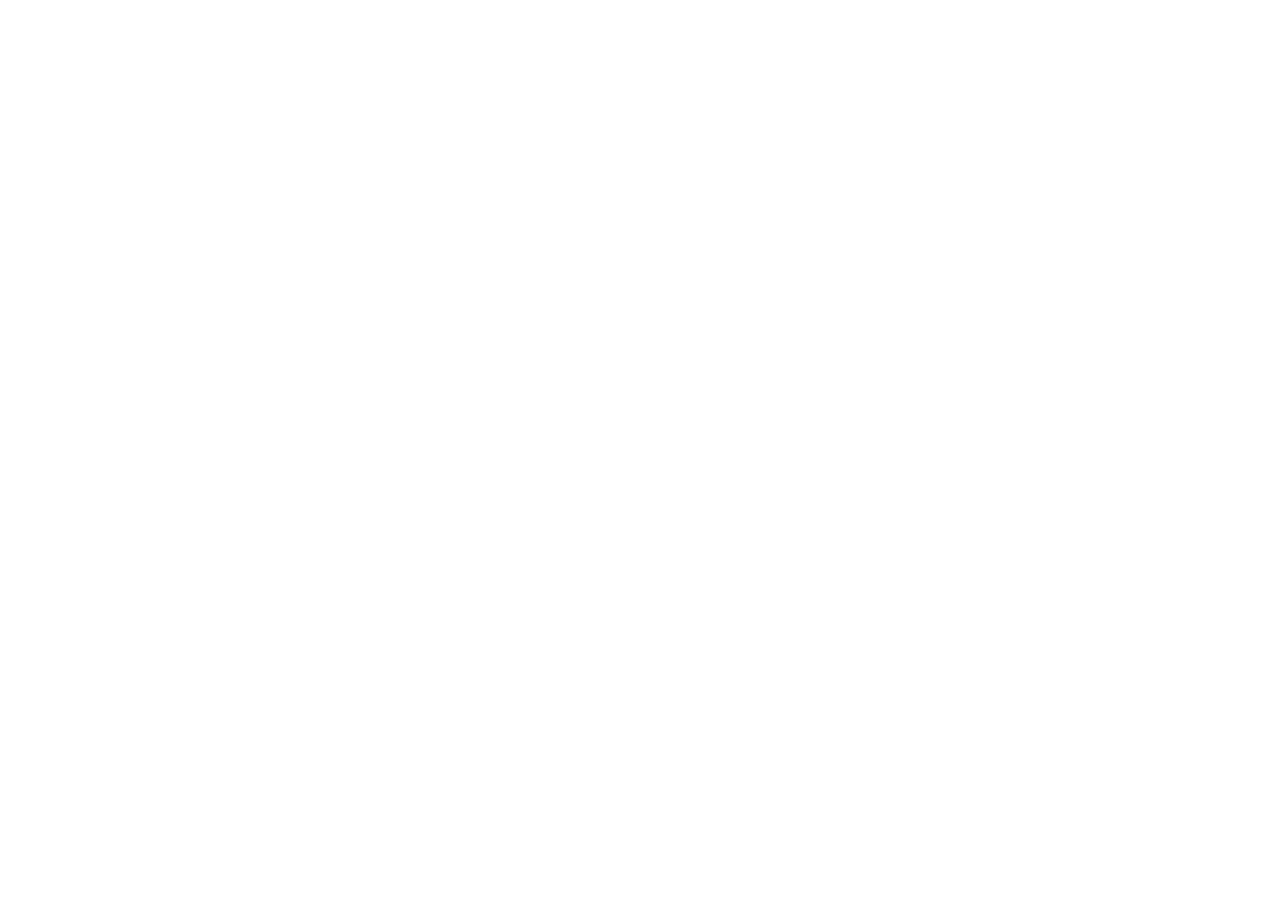
==== index.html @ e8351f49 "Estructura del proyecto" ====
<!DOCTYPE html>
<html lang="es">
<head>
  <meta charset="UTF-8">
  <meta name="viewport" content="width=device-width, initial-scale=1.0">
  <title>Sistema de Reservas</title>
  <link rel="stylesheet" href="css/styles.css">
</head>
<body>
  <div id="app"></div>

  <script src="js/storage.js"></script>
  <script src="js/auth.js"></script>
  <script src="js/modules.js"></script>
  <script src="js/app.js"></script>
</body>
</html>
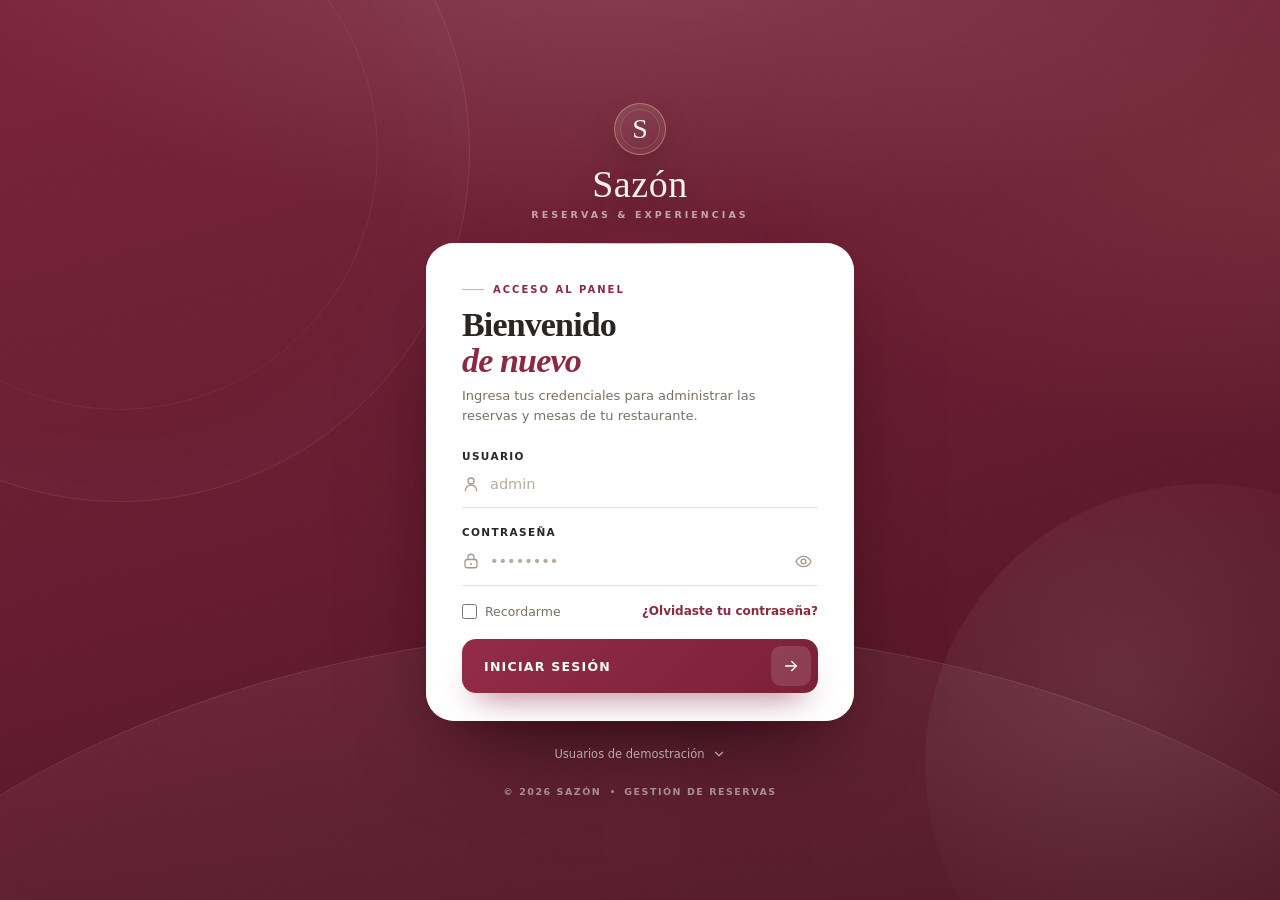
==== commit 7110ed5c: "Agregar el login y los usuarios demo" ====
--- a/index.html
+++ b/index.html
@@ -3,12 +3,133 @@
 <head>
   <meta charset="UTF-8">
   <meta name="viewport" content="width=device-width, initial-scale=1.0">
-  <title>Sistema de Reservas</title>
+  <meta name="description" content="Inicia sesión en Sazón, el sistema de reservas de tu restaurante.">
+  <meta name="theme-color" content="#6e2034">
+  <title>Iniciar sesión · Sazón</title>
+  <link rel="icon" href="data:image/svg+xml,%3Csvg xmlns='http://www.w3.org/2000/svg' viewBox='0 0 64 64'%3E%3Crect width='64' height='64' rx='16' fill='%236e2034'/%3E%3Ctext x='32' y='45' font-family='Georgia,serif' font-size='38' fill='%23f7f3ec' text-anchor='middle'%3ES%3C/text%3E%3C/svg%3E">
   <link rel="stylesheet" href="css/styles.css">
 </head>
-<body>
-  <div id="app"></div>
+<body class="auth-body">
 
+  <div class="login-page">
+    <span class="login-decor login-decor--one" aria-hidden="true"></span>
+    <span class="login-decor login-decor--two" aria-hidden="true"></span>
+    <span class="login-arch" aria-hidden="true"></span>
+
+    <div class="login-shell">
+
+      <header class="login-brand">
+        <div class="brand-mark" aria-hidden="true">S</div>
+        <div class="brand-copy">
+          <span class="brand-name">Sazón</span>
+          <span class="brand-tagline">Reservas &amp; experiencias</span>
+        </div>
+      </header>
+
+      <main class="login-card">
+        <div class="card-head">
+          <span class="eyebrow">Acceso al panel</span>
+          <h1>Bienvenido<br><em>de nuevo</em></h1>
+          <p>Ingresa tus credenciales para administrar las reservas y mesas de tu restaurante.</p>
+        </div>
+
+        <form class="login-form" id="login-form" novalidate>
+          <div class="field">
+            <label for="username">Usuario</label>
+            <div class="field-control">
+              <svg viewBox="0 0 24 24" width="18" height="18" fill="none" stroke="currentColor" stroke-width="1.7" stroke-linecap="round" stroke-linejoin="round" aria-hidden="true">
+                <circle cx="12" cy="8" r="4"/>
+                <path d="M4.5 21a7.5 7.5 0 0 1 15 0"/>
+              </svg>
+              <input type="text" id="username" name="username" placeholder="admin"
+                     autocomplete="username" autocapitalize="none" spellcheck="false" required>
+            </div>
+          </div>
+
+          <div class="field">
+            <label for="password">Contraseña</label>
+            <div class="field-control">
+              <svg viewBox="0 0 24 24" width="18" height="18" fill="none" stroke="currentColor" stroke-width="1.7" stroke-linecap="round" stroke-linejoin="round" aria-hidden="true">
+                <rect x="4" y="10" width="16" height="11" rx="3"/>
+                <path d="M8 10V7a4 4 0 0 1 8 0v3"/>
+                <path d="M12 15v2"/>
+              </svg>
+              <input type="password" id="password" name="password" placeholder="••••••••"
+                     autocomplete="current-password" required minlength="6">
+
+              <button type="button" class="password-toggle" id="password-toggle"
+                      aria-label="Mostrar contraseña" aria-pressed="false">
+                <svg class="icon-eye" viewBox="0 0 24 24" width="19" height="19" fill="none" stroke="currentColor" stroke-width="1.7" stroke-linecap="round" stroke-linejoin="round" aria-hidden="true">
+                  <path d="M2.5 12S6 5.5 12 5.5 21.5 12 21.5 12 18 18.5 12 18.5 2.5 12 2.5 12Z"/>
+                  <circle cx="12" cy="12" r="3"/>
+                </svg>
+                <svg class="icon-eye-off" viewBox="0 0 24 24" width="19" height="19" fill="none" stroke="currentColor" stroke-width="1.7" stroke-linecap="round" stroke-linejoin="round" aria-hidden="true">
+                  <path d="M2.5 12S6 5.5 12 5.5c1.5 0 2.9.4 4.1 1.1M21.5 12S18 18.5 12 18.5c-1.5 0-2.9-.4-4.1-1.1"/>
+                  <path d="M9.9 9.9a3 3 0 0 0 4.2 4.2"/>
+                  <path d="m3 3 18 18"/>
+                </svg>
+              </button>
+            </div>
+          </div>
+
+          <div class="form-row">
+            <label class="check">
+              <input type="checkbox" name="remember" value="si">
+              <span>Recordarme</span>
+            </label>
+            <a class="text-link" href="#">¿Olvidaste tu contraseña?</a>
+          </div>
+
+          <button class="btn-login" type="submit">
+            <span>Iniciar sesión</span>
+            <span class="btn-arrow" aria-hidden="true">
+              <svg viewBox="0 0 24 24" width="18" height="18" fill="none" stroke="currentColor" stroke-width="1.9" stroke-linecap="round" stroke-linejoin="round">
+                <path d="M5 12h14"/>
+                <path d="m13 6 6 6-6 6"/>
+              </svg>
+            </span>
+          </button>
+        </form>
+      </main>
+
+      <details class="demo-access">
+        <summary>
+          <span>Usuarios de demostración</span>
+          <svg viewBox="0 0 24 24" width="14" height="14" fill="none" stroke="currentColor" stroke-width="2" stroke-linecap="round" stroke-linejoin="round" aria-hidden="true">
+            <path d="m6 9 6 6 6-6"/>
+          </svg>
+        </summary>
+
+        <div class="demo-grid">
+          <button type="button" class="demo-item" data-demo-user="admin" data-demo-pass="admin123" title="Usar credenciales de admin">
+            <span class="demo-user">admin</span>
+            <span class="demo-pass">admin123</span>
+          </button>
+          <button type="button" class="demo-item" data-demo-user="mesero" data-demo-pass="mesero123" title="Usar credenciales de mesero">
+            <span class="demo-user">mesero</span>
+            <span class="demo-pass">mesero123</span>
+          </button>
+          <button type="button" class="demo-item" data-demo-user="cocina" data-demo-pass="cocina123" title="Usar credenciales de cocina">
+            <span class="demo-user">cocina</span>
+            <span class="demo-pass">cocina123</span>
+          </button>
+          <button type="button" class="demo-item" data-demo-user="despacho" data-demo-pass="despacho123" title="Usar credenciales de despacho">
+            <span class="demo-user">despacho</span>
+            <span class="demo-pass">despacho123</span>
+          </button>
+        </div>
+      </details>
+
+      <footer class="login-footer">
+        <span>© 2026 Sazón</span>
+        <span class="dot" aria-hidden="true"></span>
+        <span>Gestión de reservas</span>
+      </footer>
+
+    </div>
+  </div>
+
+  <!-- Orden importante: storage → auth → modules → app -->
   <script src="js/storage.js"></script>
   <script src="js/auth.js"></script>
   <script src="js/modules.js"></script>
--- a/css/styles.css
+++ b/css/styles.css
@@ -0,0 +1,709 @@
+/* ==========================================================================
+   Sazón · Sistema de reservas
+   Vista: Inicio de sesión
+   ========================================================================== */
+
+:root {
+  --wine-950: #3d0e1c;
+  --wine-900: #4a1121;
+  --wine-800: #5c1a2c;
+  --wine-700: #6e2034;
+  --wine-600: #7a243a;
+  --wine-500: #8b2942;
+  --wine-400: #a13a55;
+
+  --cream: #f7f3ec;
+  --cream-dim: rgba(247, 243, 236, 0.64);
+  --gold: #d9b47c;
+
+  --ink: #2b2622;
+  --muted: #7a6f66;
+  --muted-soft: #a3968a;
+  --line: #e9e2d8;
+  --white: #ffffff;
+
+  --font-display: "Iowan Old Style", "Palatino Linotype", "Book Antiqua", Palatino, Georgia, serif;
+  --font-sans: "Inter", "Segoe UI", system-ui, -apple-system, "Helvetica Neue", Arial, sans-serif;
+
+  --shadow-card:
+    0 50px 90px -40px rgba(30, 4, 12, 0.8),
+    0 18px 40px -30px rgba(30, 4, 12, 0.5),
+    0 0 0 1px rgba(255, 255, 255, 0.55) inset;
+}
+
+*,
+*::before,
+*::after {
+  box-sizing: border-box;
+}
+
+html {
+  -webkit-text-size-adjust: 100%;
+}
+
+body {
+  margin: 0;
+}
+
+body.auth-body {
+  min-height: 100vh;
+  min-height: 100svh;
+  background: var(--wine-800);
+  color: var(--ink);
+  font-family: var(--font-sans);
+  -webkit-font-smoothing: antialiased;
+  text-rendering: optimizeLegibility;
+}
+
+/* ==========================================================================
+   Fondo editorial
+   ========================================================================== */
+
+.login-page {
+  position: relative;
+  isolation: isolate;
+  display: flex;
+  min-height: 100vh;
+  min-height: 100svh;
+  padding: clamp(28px, 6vh, 64px) 20px;
+  overflow: hidden;
+  background:
+    radial-gradient(90% 55% at 50% -8%, rgba(255, 255, 255, 0.14), transparent 62%),
+    radial-gradient(60% 45% at 100% 18%, rgba(217, 180, 124, 0.1), transparent 70%),
+    linear-gradient(165deg, #7a243a 0%, #651c30 52%, #4a1121 100%);
+}
+
+/* Grano sutil para dar textura a la fotografía de fondo */
+.login-page::before {
+  content: "";
+  position: absolute;
+  inset: 0;
+  z-index: -1;
+  pointer-events: none;
+  opacity: 0.055;
+  mix-blend-mode: soft-light;
+  background-image: url("data:image/svg+xml,%3Csvg xmlns='http://www.w3.org/2000/svg' width='160' height='160'%3E%3Cfilter id='n'%3E%3CfeTurbulence type='fractalNoise' baseFrequency='.85' numOctaves='3' stitchTiles='stitch'/%3E%3C/filter%3E%3Crect width='100%25' height='100%25' filter='url(%23n)'/%3E%3C/svg%3E");
+}
+
+.login-decor {
+  position: absolute;
+  z-index: -1;
+  border-radius: 50%;
+  pointer-events: none;
+}
+
+.login-decor--one {
+  top: -22%;
+  left: -18%;
+  width: min(72vw, 700px);
+  aspect-ratio: 1;
+  border: 1px solid rgba(247, 243, 236, 0.1);
+  box-shadow: inset 0 0 140px rgba(255, 255, 255, 0.035);
+}
+
+.login-decor--one::after {
+  content: "";
+  position: absolute;
+  inset: 13%;
+  border: 1px solid rgba(247, 243, 236, 0.06);
+  border-radius: inherit;
+}
+
+.login-decor--two {
+  right: -16%;
+  bottom: -16%;
+  width: min(58vw, 560px);
+  aspect-ratio: 1;
+  background: radial-gradient(circle at 35% 35%, rgba(247, 243, 236, 0.1), transparent 62%);
+}
+
+.login-arch {
+  position: absolute;
+  left: 50%;
+  bottom: -42vh;
+  z-index: -1;
+  width: 150vw;
+  height: 72vh;
+  transform: translateX(-50%);
+  border-top: 1px solid rgba(247, 243, 236, 0.1);
+  border-radius: 50% 50% 0 0 / 100% 100% 0 0;
+  background: linear-gradient(180deg, rgba(247, 243, 236, 0.06), rgba(247, 243, 236, 0.015));
+  pointer-events: none;
+}
+
+/* ==========================================================================
+   Composición
+   ========================================================================== */
+
+.login-shell {
+  width: min(100%, 428px);
+  margin: auto;
+  display: flex;
+  flex-direction: column;
+  align-items: center;
+  gap: clamp(18px, 2.6vh, 26px);
+}
+
+/* ---------- Marca ---------- */
+
+.login-brand {
+  display: flex;
+  flex-direction: column;
+  align-items: center;
+  gap: 10px;
+  text-align: center;
+  color: var(--cream);
+  animation: rise 0.7s cubic-bezier(0.2, 0.7, 0.2, 1) both;
+}
+
+.brand-mark {
+  position: relative;
+  display: grid;
+  place-items: center;
+  width: 52px;
+  height: 52px;
+  border: 1px solid rgba(217, 180, 124, 0.55);
+  border-radius: 50%;
+  background: linear-gradient(145deg, rgba(255, 255, 255, 0.1), rgba(255, 255, 255, 0.02));
+  box-shadow:
+    inset 0 0 0 4px rgba(255, 255, 255, 0.03),
+    0 14px 34px -14px rgba(0, 0, 0, 0.6);
+  font-family: var(--font-display);
+  font-size: 28px;
+  line-height: 1;
+  color: var(--cream);
+}
+
+.brand-mark::after {
+  content: "";
+  position: absolute;
+  inset: 5px;
+  border: 1px solid rgba(217, 180, 124, 0.28);
+  border-radius: inherit;
+}
+
+.brand-copy {
+  display: flex;
+  flex-direction: column;
+  gap: 6px;
+}
+
+.brand-name {
+  font-family: var(--font-display);
+  font-size: 38px;
+  font-weight: 500;
+  line-height: 1;
+  letter-spacing: 0.015em;
+  text-shadow: 0 12px 30px rgba(0, 0, 0, 0.25);
+}
+
+.brand-tagline {
+  font-size: 9.5px;
+  font-weight: 600;
+  letter-spacing: 0.32em;
+  text-transform: uppercase;
+  color: var(--cream-dim);
+}
+
+/* ---------- Tarjeta ---------- */
+
+.login-card {
+  position: relative;
+  width: 100%;
+  padding: 32px 36px 28px;
+  border-radius: 28px;
+  background: var(--white);
+  box-shadow: var(--shadow-card);
+  color: var(--ink);
+  animation: rise 0.8s 0.08s cubic-bezier(0.2, 0.7, 0.2, 1) both;
+}
+
+.login-card::before {
+  content: "";
+  position: absolute;
+  top: 0;
+  left: 36px;
+  right: 36px;
+  height: 1px;
+  background: linear-gradient(90deg, transparent, rgba(217, 180, 124, 0.85), transparent);
+}
+
+.eyebrow {
+  display: inline-flex;
+  align-items: center;
+  gap: 9px;
+  font-size: 10px;
+  font-weight: 700;
+  letter-spacing: 0.2em;
+  text-transform: uppercase;
+  color: var(--wine-500);
+}
+
+.eyebrow::before {
+  content: "";
+  width: 22px;
+  height: 1px;
+  background: var(--gold);
+}
+
+.card-head h1 {
+  margin: 12px 0 8px;
+  font-family: var(--font-display);
+  font-size: 34px;
+  font-weight: 600;
+  line-height: 1.04;
+  letter-spacing: -0.025em;
+  color: var(--ink);
+}
+
+.card-head h1 em {
+  font-style: italic;
+  color: var(--wine-500);
+}
+
+.card-head p {
+  max-width: 94%;
+  margin: 0 0 24px;
+  font-size: 13px;
+  line-height: 1.55;
+  color: var(--muted);
+}
+
+/* ---------- Formulario ---------- */
+
+.login-form {
+  display: flex;
+  flex-direction: column;
+}
+
+.field {
+  margin-bottom: 18px;
+}
+
+.field label {
+  display: block;
+  margin-bottom: 6px;
+  font-size: 10.5px;
+  font-weight: 700;
+  letter-spacing: 0.13em;
+  text-transform: uppercase;
+  color: var(--ink);
+}
+
+.field-control {
+  position: relative;
+  display: flex;
+  align-items: center;
+  gap: 10px;
+  padding: 2px 0 9px;
+  border-bottom: 1px solid var(--line);
+  transition: border-color 0.2s ease;
+}
+
+.field-control::after {
+  content: "";
+  position: absolute;
+  left: 0;
+  bottom: -1px;
+  width: 0;
+  height: 2px;
+  border-radius: 2px;
+  background: var(--wine-500);
+  transition: width 0.28s cubic-bezier(0.2, 0.7, 0.2, 1);
+}
+
+.field-control:focus-within {
+  border-color: transparent;
+}
+
+.field-control:focus-within::after {
+  width: 100%;
+}
+
+.field-control > svg {
+  flex: none;
+  color: var(--muted-soft);
+  transition: color 0.2s ease;
+}
+
+.field-control:focus-within > svg {
+  color: var(--wine-500);
+}
+
+.field-control input {
+  width: 100%;
+  min-width: 0;
+  padding: 6px 0;
+  border: 0;
+  outline: 0;
+  background: transparent;
+  font-family: var(--font-sans);
+  font-size: 14.5px;
+  color: var(--ink);
+  caret-color: var(--wine-500);
+}
+
+.field-control input::placeholder {
+  color: #b6aa9e;
+}
+
+.field-control input:focus-visible {
+  outline: none;
+}
+
+.field-control input:-webkit-autofill,
+.field-control input:-webkit-autofill:hover,
+.field-control input:-webkit-autofill:focus {
+  -webkit-text-fill-color: var(--ink);
+  box-shadow: 0 0 0 100px var(--white) inset;
+  transition: background-color 9999s ease-in-out 0s;
+}
+
+/* Mostrar / ocultar contraseña */
+.password-toggle {
+  display: grid;
+  place-items: center;
+  flex: none;
+  width: 30px;
+  height: 30px;
+  padding: 0;
+  border: 0;
+  border-radius: 8px;
+  background: transparent;
+  color: var(--muted-soft);
+  cursor: pointer;
+  transition: color 0.2s ease, background-color 0.2s ease;
+}
+
+.password-toggle:hover {
+  color: var(--wine-500);
+  background: rgba(139, 41, 66, 0.06);
+}
+
+.password-toggle .icon-eye-off {
+  display: none;
+}
+
+.password-toggle.is-visible .icon-eye {
+  display: none;
+}
+
+.password-toggle.is-visible .icon-eye-off {
+  display: block;
+}
+
+/* Recordarme / enlace */
+.form-row {
+  display: flex;
+  align-items: center;
+  justify-content: space-between;
+  gap: 12px;
+  margin: 0 0 20px;
+}
+
+.check {
+  display: inline-flex;
+  align-items: center;
+  gap: 8px;
+  font-size: 12.5px;
+  color: var(--muted);
+  cursor: pointer;
+  user-select: none;
+}
+
+.check input {
+  width: 15px;
+  height: 15px;
+  margin: 0;
+  accent-color: var(--wine-500);
+  cursor: pointer;
+}
+
+.text-link {
+  font-size: 12px;
+  font-weight: 600;
+  color: var(--wine-500);
+  text-decoration: none;
+  border-bottom: 1px solid transparent;
+  transition: border-color 0.2s ease, color 0.2s ease;
+}
+
+.text-link:hover {
+  color: var(--wine-700);
+  border-bottom-color: rgba(139, 41, 66, 0.35);
+}
+
+/* Botón principal */
+.btn-login {
+  display: flex;
+  align-items: center;
+  justify-content: space-between;
+  width: 100%;
+  min-height: 54px;
+  padding: 7px 7px 7px 22px;
+  border: 0;
+  border-radius: 14px;
+  background: linear-gradient(135deg, #932c48 0%, #7a2037 100%);
+  box-shadow: 0 18px 32px -16px rgba(139, 41, 66, 0.75);
+  color: #fff;
+  font-family: var(--font-sans);
+  font-size: 12.5px;
+  font-weight: 700;
+  letter-spacing: 0.1em;
+  text-transform: uppercase;
+  cursor: pointer;
+  transition: transform 0.2s ease, box-shadow 0.2s ease, background 0.2s ease;
+}
+
+.btn-login:hover {
+  transform: translateY(-1px);
+  background: linear-gradient(135deg, #9c304d 0%, #82233c 100%);
+  box-shadow: 0 22px 38px -16px rgba(139, 41, 66, 0.85);
+}
+
+.btn-login:active {
+  transform: translateY(0);
+  box-shadow: 0 12px 24px -14px rgba(139, 41, 66, 0.8);
+}
+
+.btn-arrow {
+  display: grid;
+  place-items: center;
+  width: 40px;
+  height: 40px;
+  border-radius: 10px;
+  background: rgba(255, 255, 255, 0.13);
+  transition: transform 0.2s ease, background-color 0.2s ease;
+}
+
+.btn-login:hover .btn-arrow {
+  transform: translateX(2px);
+  background: rgba(255, 255, 255, 0.2);
+}
+
+/* ---------- Accesos de demostración ---------- */
+
+.demo-access {
+  width: 100%;
+  color: rgba(247, 243, 236, 0.65);
+  font-size: 11.5px;
+  animation: rise 0.8s 0.14s cubic-bezier(0.2, 0.7, 0.2, 1) both;
+}
+
+.demo-access summary {
+  display: flex;
+  align-items: center;
+  justify-content: center;
+  gap: 7px;
+  padding: 2px 4px;
+  list-style: none;
+  color: inherit;
+  cursor: pointer;
+  user-select: none;
+  transition: color 0.2s ease;
+}
+
+.demo-access summary::-webkit-details-marker {
+  display: none;
+}
+
+.demo-access summary:hover {
+  color: var(--cream);
+}
+
+.demo-access summary svg {
+  transition: transform 0.25s ease;
+}
+
+.demo-access[open] summary svg {
+  transform: rotate(180deg);
+}
+
+.demo-grid {
+  display: grid;
+  grid-template-columns: repeat(2, minmax(0, 1fr));
+  gap: 8px;
+  margin-top: 12px;
+  animation: rise 0.25s ease both;
+}
+
+.demo-item {
+  display: flex;
+  align-items: center;
+  justify-content: space-between;
+  gap: 8px;
+  min-width: 0;
+  padding: 8px 11px;
+  border: 1px solid rgba(247, 243, 236, 0.15);
+  border-radius: 10px;
+  background: rgba(255, 255, 255, 0.055);
+  color: var(--cream);
+  font-family: var(--font-sans);
+  font-size: 11px;
+  cursor: pointer;
+  transition: background-color 0.2s ease, border-color 0.2s ease, transform 0.2s ease;
+}
+
+.demo-item:hover {
+  transform: translateY(-1px);
+  border-color: rgba(217, 180, 124, 0.45);
+  background: rgba(255, 255, 255, 0.1);
+}
+
+.demo-item:active {
+  transform: translateY(0);
+}
+
+.demo-user {
+  font-weight: 700;
+  letter-spacing: 0.03em;
+}
+
+.demo-pass {
+  overflow: hidden;
+  color: rgba(247, 243, 236, 0.5);
+  font-family: ui-monospace, SFMono-Regular, Menlo, Consolas, monospace;
+  font-size: 9.5px;
+  white-space: nowrap;
+  text-overflow: ellipsis;
+}
+
+/* ---------- Pie de página ---------- */
+
+.login-footer {
+  display: flex;
+  align-items: center;
+  gap: 10px;
+  font-size: 9.5px;
+  font-weight: 600;
+  letter-spacing: 0.16em;
+  text-transform: uppercase;
+  color: rgba(247, 243, 236, 0.52);
+  animation: rise 0.8s 0.16s cubic-bezier(0.2, 0.7, 0.2, 1) both;
+}
+
+.login-footer .dot {
+  width: 3px;
+  height: 3px;
+  border-radius: 50%;
+  background: var(--gold);
+  opacity: 0.75;
+}
+
+/* ==========================================================================
+   Accesibilidad y movimiento
+   ========================================================================== */
+
+::selection {
+  background: rgba(139, 41, 66, 0.18);
+  color: var(--wine-900);
+}
+
+:focus-visible {
+  outline: 2px solid rgba(139, 41, 66, 0.45);
+  outline-offset: 3px;
+}
+
+button:focus-visible,
+a:focus-visible {
+  border-radius: 6px;
+}
+
+@keyframes rise {
+  from {
+    opacity: 0;
+    transform: translateY(18px);
+  }
+  to {
+    opacity: 1;
+    transform: translateY(0);
+  }
+}
+
+@media (prefers-reduced-motion: reduce) {
+  *,
+  *::before,
+  *::after {
+    animation-duration: 0.01ms !important;
+    animation-iteration-count: 1 !important;
+    transition-duration: 0.01ms !important;
+  }
+}
+
+/* ==========================================================================
+   Responsive
+   ========================================================================== */
+
+@media (max-width: 520px) {
+  .login-page {
+    padding: 26px 16px;
+  }
+
+  .login-shell {
+    gap: 22px;
+  }
+
+  .brand-mark {
+    width: 50px;
+    height: 50px;
+    font-size: 27px;
+  }
+
+  .brand-name {
+    font-size: 36px;
+  }
+
+  .brand-tagline {
+    letter-spacing: 0.26em;
+    font-size: 9px;
+  }
+
+  .login-card {
+    padding: 30px 24px 24px;
+    border-radius: 24px;
+  }
+
+  .login-card::before {
+    left: 24px;
+    right: 24px;
+  }
+
+  .card-head h1 {
+    font-size: 32px;
+  }
+
+  .card-head p {
+    max-width: 100%;
+    margin-bottom: 24px;
+    font-size: 13px;
+  }
+
+  .form-row {
+    flex-wrap: wrap;
+    gap: 8px;
+  }
+
+  .login-footer {
+    font-size: 8.5px;
+    letter-spacing: 0.13em;
+  }
+}
+
+@media (max-width: 360px) {
+  .login-card {
+    padding: 26px 20px 22px;
+  }
+
+  .demo-grid {
+    grid-template-columns: 1fr;
+  }
+
+  .card-head h1 {
+    font-size: 29px;
+  }
+
+  .btn-login {
+    padding-left: 18px;
+    font-size: 11.5px;
+  }
+}
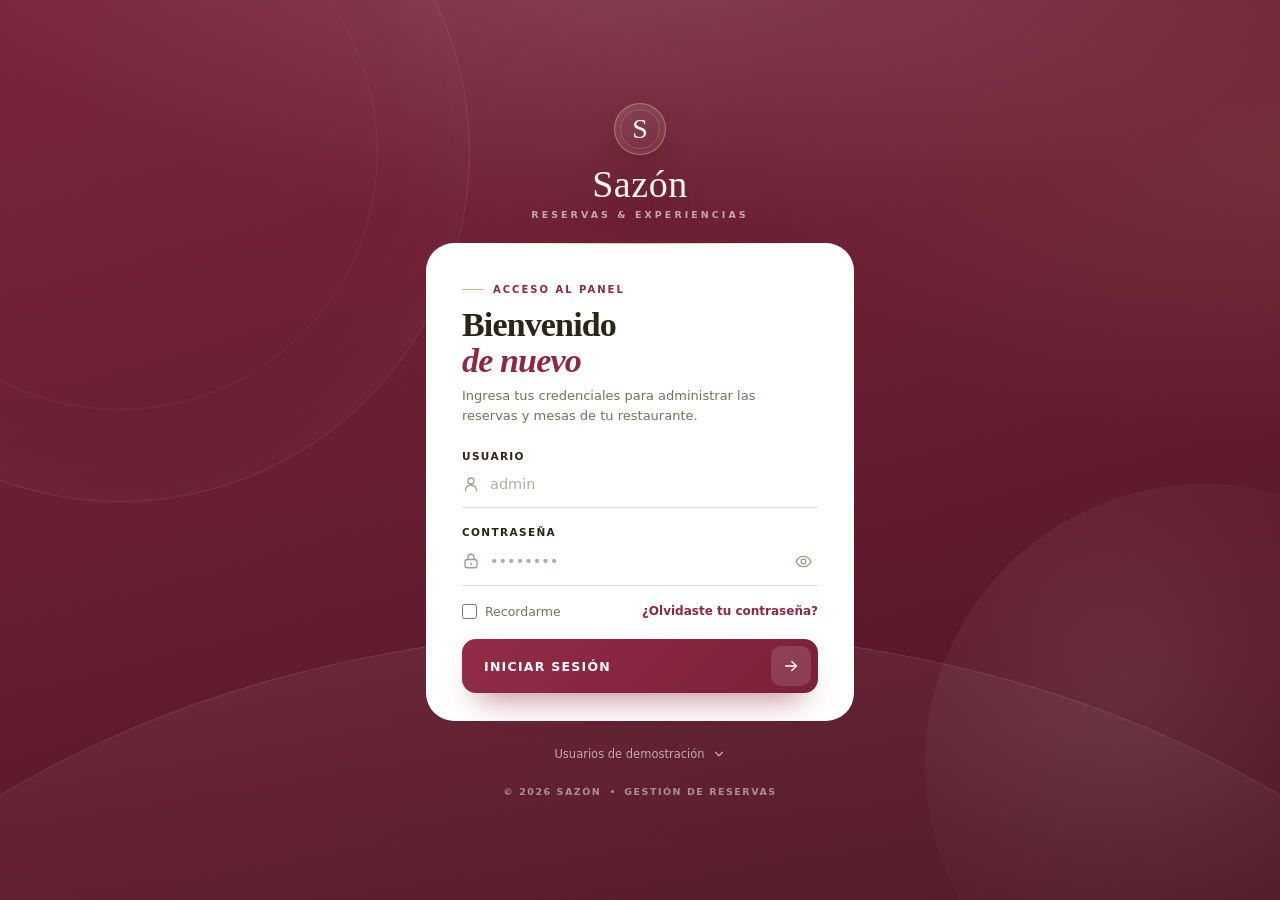
==== commit 08d28153: "feat(sistema):Estructurar el proyecto al inicio" ====
--- a/index.html
+++ b/index.html
@@ -5,7 +5,7 @@
   <meta name="viewport" content="width=device-width, initial-scale=1.0">
   <meta name="description" content="Inicia sesión en Sazón, el sistema de reservas de tu restaurante.">
   <meta name="theme-color" content="#6e2034">
-  <title>Iniciar sesión · Sazón</title>
+  <title>Sazón · Sistema de reservas</title>
   <link rel="icon" href="data:image/svg+xml,%3Csvg xmlns='http://www.w3.org/2000/svg' viewBox='0 0 64 64'%3E%3Crect width='64' height='64' rx='16' fill='%236e2034'/%3E%3Ctext x='32' y='45' font-family='Georgia,serif' font-size='38' fill='%23f7f3ec' text-anchor='middle'%3ES%3C/text%3E%3C/svg%3E">
   <link rel="stylesheet" href="css/styles.css">
 </head>
@@ -89,6 +89,7 @@
               </svg>
             </span>
           </button>
+          <p class="login-feedback" id="login-feedback" role="status" aria-live="polite" hidden></p>
         </form>
       </main>
 
@@ -130,6 +131,521 @@
   </div>
 
   <!-- Orden importante: storage → auth → modules → app -->
+<div id="app-shell" hidden>
+
+
+  <header class="admin-topbar">
+    <div class="topbar-start">
+      <button type="button" class="menu-toggle" id="menu-toggle"
+              aria-label="Abrir menú" aria-expanded="false" aria-controls="admin-sidebar">
+        <svg viewBox="0 0 24 24" width="21" height="21" fill="none" stroke="currentColor" stroke-width="1.8" stroke-linecap="round" aria-hidden="true">
+          <path d="M4 7h16"/><path d="M4 12h16"/><path d="M4 17h16"/>
+        </svg>
+      </button>
+
+      <a class="admin-brand" href="#panel" aria-label="Sazón, ir al panel">
+        <span class="admin-brand__mark" aria-hidden="true">S</span>
+        <span class="admin-brand__name">Sazón</span>
+      </a>
+    </div>
+
+    <div class="topbar-end">
+      <span class="role-label">Administrador</span>
+
+      <button type="button" class="user-button" aria-label="Cuenta de Administrador">
+        <span class="user-name">Administrador</span>
+      </button>
+
+      <a class="logout-link" href="#salir">
+        <span>Salir</span>
+      </a>
+    </div>
+  </header>
+
+  <div class="admin-layout">
+    <button type="button" class="sidebar-scrim" id="sidebar-scrim" aria-label="Cerrar menú" tabindex="-1"></button>
+
+    <aside class="admin-sidebar" id="admin-sidebar" aria-label="Menú principal">
+      <nav class="admin-nav">
+        <a href="#panel" class="nav-item is-active" aria-current="page" data-admin-view-link="panel" data-roles="admin cocina mesero despacho">
+          <svg viewBox="0 0 24 24" width="21" height="21" fill="none" stroke="currentColor" stroke-width="1.7" stroke-linecap="round" stroke-linejoin="round" aria-hidden="true">
+            <rect x="3.5" y="3.5" width="7" height="7" rx="2"/>
+            <rect x="13.5" y="3.5" width="7" height="7" rx="2"/>
+            <rect x="3.5" y="13.5" width="7" height="7" rx="2"/>
+            <rect x="13.5" y="13.5" width="7" height="7" rx="2"/>
+          </svg>
+          <span>Panel</span>
+        </a>
+
+        <a href="#mesas" class="nav-item" data-admin-view-link="tables" data-roles="admin mesero">
+          <svg viewBox="0 0 24 24" width="21" height="21" fill="none" stroke="currentColor" stroke-width="1.7" stroke-linecap="round" stroke-linejoin="round" aria-hidden="true">
+            <path d="M4 9.5h16"/>
+            <path d="M4 14.5h16"/>
+            <path d="M6.5 9.5V6a2 2 0 0 1 2-2h7a2 2 0 0 1 2 2v3.5"/>
+            <path d="M6.5 14.5V18a2 2 0 0 0 2 2h7a2 2 0 0 0 2-2v-3.5"/>
+            <path d="M8.5 12h.01"/><path d="M15.5 12h.01"/>
+          </svg>
+          <span>Mesas</span>
+        </a>
+
+        <a href="#reservas" class="nav-item" data-admin-view-link="reservations" data-roles="admin mesero">
+          <svg viewBox="0 0 24 24" width="21" height="21" fill="none" stroke="currentColor" stroke-width="1.7" stroke-linecap="round" stroke-linejoin="round" aria-hidden="true">
+            <rect x="3.5" y="5" width="17" height="15.5" rx="3"/>
+            <path d="M8 3v4"/><path d="M16 3v4"/><path d="M3.5 10h17"/>
+            <path d="M8 14h3"/><path d="M8 17h6"/>
+          </svg>
+          <span>Reservas</span>
+        </a>
+
+        <a href="#cocina" class="nav-item" data-admin-view-link="kitchen" data-roles="admin cocina">
+          <span aria-hidden="true">♨</span><span>Cocina</span><span class="kitchen-nav__count" id="kitchen-nav-count">0</span>
+        </a>
+        <a href="#pedidos" class="nav-item" data-admin-view-link="orders" data-roles="admin mesero">
+          <svg viewBox="0 0 24 24" width="21" height="21" fill="none" stroke="currentColor" stroke-width="1.7" stroke-linecap="round" stroke-linejoin="round" aria-hidden="true">
+            <path d="M5 3.5v7a2.5 2.5 0 0 0 2.5 2.5H8a2.5 2.5 0 0 0 2.5-2.5v-7"/>
+            <path d="M7.75 3.5V13"/>
+            <path d="M15 3.5c-1.4 1-2.2 2.7-2.2 4.6 0 1.5.8 2.5 2.2 2.9V20"/>
+            <path d="M18.5 3.5v16.5"/>
+          </svg>
+          <span>Pedidos / Platos</span>
+        </a>
+
+        <a href="#despachos" class="nav-item" data-admin-view-link="dispatches" data-roles="admin despacho">
+          <svg viewBox="0 0 24 24" width="21" height="21" fill="none" stroke="currentColor" stroke-width="1.7" stroke-linecap="round" stroke-linejoin="round" aria-hidden="true">
+            <path d="M3.5 6.5h9v9h-9z"/>
+            <path d="M12.5 9.5h4l3 3v3h-7z"/>
+            <circle cx="7" cy="17.5" r="1.8"/>
+            <circle cx="16.5" cy="17.5" r="1.8"/>
+          </svg>
+          <span>Despachos</span>
+        </a>
+
+        <a href="#usuarios" class="nav-item" data-admin-view-link="users" data-roles="admin">
+          <svg viewBox="0 0 24 24" width="21" height="21" fill="none" stroke="currentColor" stroke-width="1.7" stroke-linecap="round" stroke-linejoin="round" aria-hidden="true">
+            <circle cx="9" cy="8" r="3.2"/>
+            <path d="M3.5 19.5a5.5 5.5 0 0 1 11 0"/>
+            <path d="M16 5.4a3.2 3.2 0 0 1 0 5.2"/>
+            <path d="M17.4 14.6a5.5 5.5 0 0 1 3.1 4.9"/>
+          </svg>
+          <span>Usuarios</span>
+        </a>
+      </nav>
+    </aside>
+
+    <main class="admin-main">
+      <div id="panel-view" data-admin-view data-roles="admin cocina mesero despacho">
+      <div class="page-head">
+        <h1 class="page-title">
+          Resumen del día <span class="page-title__date">— <time data-today>03/11/2026</time></span>
+        </h1>
+      </div>
+
+      <section class="stats-grid" aria-label="Indicadores del día">
+        <article class="stat-card">
+          <span class="stat-icon stat-icon--blue" aria-hidden="true">
+            <svg viewBox="0 0 24 24" width="19" height="19" fill="none" stroke="currentColor" stroke-width="1.8" stroke-linecap="round" stroke-linejoin="round">
+              <rect x="3.5" y="5" width="17" height="15.5" rx="2.5"/>
+              <path d="M8 3v4"/><path d="M16 3v4"/><path d="M3.5 10h17"/>
+              <path d="M8 14h2.5"/><path d="M13.5 14H16"/><path d="M8 17.2h2.5"/>
+            </svg>
+          </span>
+          <span class="stat-value" data-dashboard-stat="reservations">0</span>
+          <span class="stat-label">Reservas hoy</span>
+        </article>
+
+        <article class="stat-card">
+          <span class="stat-icon stat-icon--violet" aria-hidden="true">
+            <svg viewBox="0 0 24 24" width="19" height="19" fill="none" stroke="currentColor" stroke-width="1.8" stroke-linecap="round" stroke-linejoin="round">
+              <path d="M5 3.5v7a2.5 2.5 0 0 0 2.5 2.5H8a2.5 2.5 0 0 0 2.5-2.5v-7"/>
+              <path d="M7.75 3.5V13"/>
+              <path d="M15 3.5c-1.4 1-2.2 2.7-2.2 4.6 0 1.5.8 2.5 2.2 2.9V20"/>
+              <path d="M18.5 3.5v16.5"/>
+            </svg>
+          </span>
+          <span class="stat-value" data-dashboard-stat="pendingDishes">0</span>
+          <span class="stat-label">Platos pendientes</span>
+        </article>
+
+        <article class="stat-card">
+          <span class="stat-icon stat-icon--rose" aria-hidden="true">
+            <svg viewBox="0 0 24 24" width="19" height="19" fill="none" stroke="currentColor" stroke-width="1.8" stroke-linecap="round" stroke-linejoin="round">
+              <path d="M3.5 6.5h9v9h-9z"/>
+              <path d="M12.5 9.5h4l3 3v3h-7z"/>
+              <circle cx="7" cy="17.5" r="1.8"/>
+              <circle cx="16.5" cy="17.5" r="1.8"/>
+            </svg>
+          </span>
+          <span class="stat-value" data-dashboard-stat="activeDispatches">0</span>
+          <span class="stat-label">Despachos activos</span>
+        </article>
+
+        <article class="stat-card">
+          <span class="stat-icon stat-icon--brown" aria-hidden="true">
+            <svg viewBox="0 0 24 24" width="19" height="19" fill="none" stroke="currentColor" stroke-width="1.8" stroke-linecap="round" stroke-linejoin="round">
+              <path d="M4 9.5h16"/>
+              <path d="M4 14.5h16"/>
+              <path d="M6.5 9.5V6a2 2 0 0 1 2-2h7a2 2 0 0 1 2 2v3.5"/>
+              <path d="M6.5 14.5V18a2 2 0 0 0 2 2h7a2 2 0 0 0 2-2v-3.5"/>
+            </svg>
+          </span>
+          <span class="stat-value" data-dashboard-stat="occupiedTables">0</span>
+          <span class="stat-label">Mesas ocupadas</span>
+        </article>
+
+        <article class="stat-card">
+          <span class="stat-icon stat-icon--amber" aria-hidden="true">
+            <svg viewBox="0 0 24 24" width="19" height="19" fill="none" stroke="currentColor" stroke-width="1.8" stroke-linecap="round" stroke-linejoin="round">
+              <path d="M5 10V6.5a2 2 0 0 1 2-2h10a2 2 0 0 1 2 2V10"/>
+              <path d="M4 10h16v7.5a2 2 0 0 1-2 2H6a2 2 0 0 1-2-2z"/>
+              <path d="M8 19.5V21"/><path d="M16 19.5V21"/>
+              <path d="M8 13.5h8"/>
+            </svg>
+          </span>
+          <span class="stat-value" data-dashboard-stat="reservedTables">0</span>
+          <span class="stat-label">Mesas reservadas</span>
+        </article>
+      </section>
+
+      <section class="secondary-grid" aria-label="Pedidos">
+        <article class="stat-card stat-card--secondary">
+          <span class="stat-icon stat-icon--plum" aria-hidden="true">
+            <svg viewBox="0 0 24 24" width="19" height="19" fill="none" stroke="currentColor" stroke-width="1.8" stroke-linecap="round" stroke-linejoin="round">
+              <path d="M6 3.5h9.5L19 7v13.5H6z"/>
+              <path d="M15 3.5V7h3.5"/>
+              <path d="M9 11h7"/><path d="M9 14.2h7"/><path d="M9 17.4h4"/>
+            </svg>
+          </span>
+          <span class="stat-value" data-dashboard-stat="openOrders">0</span>
+          <span class="stat-label">Pedidos abiertos</span>
+        </article>
+      </section>
+
+      <section class="panel" aria-labelledby="today-reservations-title">
+        <header class="panel-head">
+          <h2 class="panel-title" id="today-reservations-title">Reservas de hoy</h2>
+        </header>
+
+        <div class="panel-body">
+          <div class="empty-state">
+            <span class="empty-illustration" aria-hidden="true">
+              <svg viewBox="0 0 60 59" width="60" height="59" role="presentation">
+                <defs>
+                  <linearGradient id="empty-cal-head" x1="0" y1="0" x2="1" y2="1">
+                    <stop offset="0" stop-color="#9ea2d7"/>
+                    <stop offset="0.55" stop-color="#97d2ff"/>
+                    <stop offset="1" stop-color="#a8e6ff"/>
+                  </linearGradient>
+                  <linearGradient id="empty-cal-mark" x1="0" y1="0" x2="0" y2="1">
+                    <stop offset="0" stop-color="#cbdef9"/>
+                    <stop offset="1" stop-color="#97ccf9"/>
+                  </linearGradient>
+                </defs>
+                <rect x="0" y="0" width="60" height="59" rx="7" fill="#f0e9f7"/>
+                <path d="M0 7a7 7 0 0 1 7-7h46a7 7 0 0 1 7 7v8H0Z" fill="url(#empty-cal-head)"/>
+                <g fill="#d2cdd9">
+                  <rect x="7" y="22" width="7" height="6" rx="1"/>
+                  <rect x="22" y="22" width="6" height="6" rx="1"/>
+                  <rect x="38" y="22" width="6" height="6" rx="1"/>
+                  <rect x="7" y="33" width="7" height="7" rx="1"/>
+                  <rect x="22" y="33" width="6" height="7" rx="1"/>
+                  <rect x="38" y="33" width="6" height="7" rx="1"/>
+                  <rect x="7" y="45" width="7" height="6" rx="1"/>
+                  <rect x="22" y="45" width="6" height="6" rx="1"/>
+                  <rect x="38" y="45" width="6" height="6" rx="1"/>
+                </g>
+                <rect x="40" y="32" width="8" height="8" rx="1.4" fill="url(#empty-cal-mark)"/>
+              </svg>
+            </span>
+            <p class="empty-title">No hay reservas registradas</p>
+          </div>
+        </div>
+      </section>
+      <p class="table-feedback" id="dashboard-feedback" role="status" aria-live="polite" hidden></p>
+      </div>
+
+      <section class="tables-view" id="tables-view" data-admin-view data-roles="admin mesero" hidden>
+        <div class="tables-heading">
+          <div>
+            <h1 class="page-title">Mesas</h1>
+            <p class="tables-description">Estado actual de las mesas del restaurante</p>
+          </div>
+          <button type="button" class="button button--primary" id="create-table">
+            <svg viewBox="0 0 24 24" width="18" height="18" fill="none" stroke="currentColor" stroke-width="2" stroke-linecap="round" aria-hidden="true">
+              <path d="M12 5v14"/><path d="M5 12h14"/>
+            </svg>
+            Crear mesa
+          </button>
+        </div>
+
+        <p class="table-feedback" id="table-feedback" role="status" aria-live="polite" hidden></p>
+
+        <section class="table-cards" id="table-cards" aria-label="Estado de las mesas"></section>
+
+        <section class="panel tables-panel" aria-labelledby="table-history-title">
+          <header class="panel-head">
+            <h2 class="panel-title" id="table-history-title">Historial de mesas</h2>
+          </header>
+          <div class="table-wrap">
+            <table class="tables-table">
+              <thead>
+                <tr>
+                  <th scope="col">ID</th>
+                  <th scope="col">Capacidad</th>
+                  <th scope="col">Zona</th>
+                  <th scope="col">Estado</th>
+                  <th scope="col">Acciones</th>
+                </tr>
+              </thead>
+              <tbody id="table-rows"></tbody>
+            </table>
+          </div>
+        </section>
+      </section>
+
+      <section class="reservations-view" id="reservations-view" data-admin-view data-roles="admin mesero" hidden>
+        <div class="tables-heading">
+          <div>
+            <h1 class="page-title">Reservas</h1>
+            <p class="tables-description">Gestión de reservas de mesas</p>
+          </div>
+          <button type="button" class="button button--primary" id="create-reservation">
+            <svg viewBox="0 0 24 24" width="18" height="18" fill="none" stroke="currentColor" stroke-width="2" stroke-linecap="round" aria-hidden="true">
+              <path d="M12 5v14"/><path d="M5 12h14"/>
+            </svg>
+            Nueva reserva
+          </button>
+        </div>
+
+        <p class="table-feedback" id="reservation-feedback" role="status" aria-live="polite" hidden></p>
+
+        <section class="panel reservations-panel" aria-labelledby="reservation-history-title">
+          <header class="panel-head reservations-panel__head">
+            <h2 class="panel-title" id="reservation-history-title">Todas las reservas</h2>
+          </header>
+          <div class="table-wrap">
+            <table class="tables-table reservations-table">
+              <thead>
+                <tr>
+                  <th scope="col">ID</th>
+                  <th scope="col">Cliente</th>
+                  <th scope="col">Teléfono</th>
+                  <th scope="col">Mesa</th>
+                  <th scope="col">Fecha</th>
+                  <th scope="col">Hora</th>
+                  <th scope="col">Personas</th>
+                  <th scope="col">Notas</th>
+                  <th scope="col">Acciones</th>
+                </tr>
+              </thead>
+              <tbody id="reservation-rows"></tbody>
+            </table>
+            <p class="reservation-empty" id="reservation-empty" hidden>Aún no hay reservas registradas. Crea una reserva para comenzar.</p>
+          </div>
+        </section>
+      </section>
+
+      <section class="orders-view" id="orders-view" data-admin-view data-roles="admin mesero" hidden>
+        <div class="tables-heading">
+          <div>
+            <h1 class="page-title">Pedidos / Platos</h1>
+            <p class="tables-description">Registro de pedidos y platos por mesa</p>
+          </div>
+          <button type="button" class="button button--primary" id="create-order">
+            <svg viewBox="0 0 24 24" width="18" height="18" fill="none" stroke="currentColor" stroke-width="2" stroke-linecap="round" aria-hidden="true">
+              <path d="M12 5v14"/><path d="M5 12h14"/>
+            </svg>
+            Nuevo pedido
+          </button>
+        </div>
+
+        <p class="table-feedback" id="order-feedback" role="status" aria-live="polite" hidden></p>
+
+        <section class="panel orders-panel" aria-labelledby="orders-title">
+          <header class="panel-head orders-panel__head">
+            <h2 class="panel-title" id="orders-title">Pedidos registrados</h2>
+            <p class="pending-dishes"><strong id="pending-dishes-count">0</strong> platos pendientes</p>
+          </header>
+          <div class="table-wrap">
+            <table class="tables-table orders-table">
+              <thead>
+                <tr>
+                  <th scope="col">Pedido</th>
+                  <th scope="col">Mesa</th>
+                  <th scope="col">Platos</th>
+                  <th scope="col">Total</th>
+                  <th scope="col">Estado</th>
+                  <th scope="col">Acciones</th>
+                </tr>
+              </thead>
+              <tbody id="order-rows"></tbody>
+            </table>
+            <p class="order-empty" id="order-empty" hidden>Aún no hay pedidos registrados. Crea un pedido para comenzar.</p>
+          </div>
+        </section>
+      </section>
+
+      <section id="kitchen-view" class="kitchen-queue-view" data-admin-view data-roles="admin cocina" hidden>
+        <header class="kitchen-page-head">
+          <div>
+            <h1>Cocina</h1>
+            <p>Pedidos y platos por preparar</p>
+          </div>
+          <span class="kitchen-pending-pill"><strong id="kitchen-pending-count">0</strong> platos pendientes</span>
+        </header>
+        <p class="kitchen-feedback" id="kitchen-feedback" role="status" aria-live="polite" hidden></p>
+        <div class="kitchen-queue-toolbar">
+          <h2>Comandas</h2>
+          <div class="kitchen-queue-filters" role="group" aria-label="Filtrar comandas">
+            <button type="button" class="kitchen-filter is-active" data-kitchen-filter="pending" aria-pressed="true">Pendientes</button>
+            <button type="button" class="kitchen-filter" data-kitchen-filter="all" aria-pressed="false">Todas</button>
+          </div>
+        </div>
+        <div class="kitchen-orders" id="kitchen-orders" aria-live="polite"></div>
+        <p class="kitchen-empty" id="kitchen-empty" hidden>No hay platos pendientes. ¡Buen trabajo!</p>
+      </section>
+
+      <section id="dispatches-view" data-admin-view data-roles="admin despacho" hidden>
+        <div class="tables-heading"><div><h1 class="page-title">Despachos</h1><p class="tables-description">Pedidos listos para entregar</p></div></div>
+        <p class="table-feedback" id="dispatch-feedback" role="status" aria-live="polite" hidden></p>
+        <section class="panel"><div class="table-wrap"><table class="tables-table">
+          <thead><tr><th>Pedido</th><th>Mesa</th><th>Platos listos</th><th>Estado</th><th>Acciones</th></tr></thead>
+          <tbody id="dispatch-rows"></tbody>
+        </table><p class="order-empty" id="dispatch-empty" hidden>No hay despachos disponibles.</p></div></section>
+      </section>
+
+      <section id="users-view" data-admin-view data-roles="admin" hidden>
+        <div class="tables-heading"><div><h1 class="page-title">Usuarios</h1><p class="tables-description">Administración de datos de demostración</p></div></div>
+        <section class="panel"><div class="panel-body"><div class="empty-state">
+          <p class="empty-title">Restablecer datos de demostración</p>
+          <p>Se restauran las 8 mesas iniciales y se eliminan reservas, pedidos y despachos guardados.</p>
+          <button type="button" class="button button--danger" id="reset-demo-data">Restablecer datos</button>
+          <p class="table-feedback" id="reset-feedback" role="status" aria-live="polite" hidden></p>
+        </div></div></section>
+      </section>
+    </main>
+  </div>
+
+  <dialog class="table-dialog" id="table-dialog" aria-labelledby="table-dialog-title">
+    <form class="table-form" id="table-form">
+      <div class="table-dialog__heading">
+        <div>
+          <p class="table-dialog__eyebrow">Administración</p>
+          <h2 id="table-dialog-title">Crear mesa</h2>
+        </div>
+        <button type="button" class="icon-button" id="close-table-dialog" aria-label="Cerrar formulario">×</button>
+      </div>
+
+      <input type="hidden" name="id">
+      <label class="table-field" for="table-capacity">
+        Capacidad
+        <input id="table-capacity" name="capacity" type="number" min="1" max="50" step="1" required>
+      </label>
+      <label class="table-field" for="table-zone">
+        Zona
+        <input id="table-zone" name="zone" type="text" maxlength="40" placeholder="Ej. Terraza" required>
+      </label>
+      <label class="table-field" for="table-status">
+        Estado
+        <select id="table-status" name="status" required>
+          <option value="Disponible">Disponible</option>
+          <option value="Ocupada">Ocupada</option>
+          <option value="Reservada">Reservada</option>
+        </select>
+      </label>
+      <div class="table-dialog__actions">
+        <button type="button" class="button button--secondary" id="cancel-table-dialog">Cancelar</button>
+        <button type="submit" class="button button--primary">Guardar mesa</button>
+      </div>
+    </form>
+  </dialog>
+
+  <dialog class="table-dialog reservation-dialog" id="reservation-dialog" aria-labelledby="reservation-dialog-title">
+    <form class="table-form" id="reservation-form">
+      <div class="table-dialog__heading">
+        <div>
+          <h2 id="reservation-dialog-title">Nueva reserva</h2>
+        </div>
+        <button type="button" class="icon-button" id="close-reservation-dialog" aria-label="Cerrar formulario">×</button>
+      </div>
+
+      <input type="hidden" name="id">
+      <label class="table-field" for="reservation-customer">
+        Cliente
+        <input id="reservation-customer" name="customer" type="text" maxlength="80" autocomplete="name" placeholder="Nombre completo" required>
+      </label>
+      <label class="table-field" for="reservation-phone">
+        Teléfono
+        <input id="reservation-phone" name="phone" type="tel" maxlength="24" autocomplete="tel" placeholder="999 999 999" required>
+      </label>
+      <label class="table-field" for="reservation-table">
+        Mesa
+        <select id="reservation-table" name="tableId" required>
+          <option value="">Selecciona una mesa</option>
+        </select>
+      </label>
+      <div class="reservation-form__row">
+        <label class="table-field" for="reservation-date">
+          Fecha
+          <input id="reservation-date" name="date" type="date" required>
+        </label>
+        <label class="table-field" for="reservation-time">
+          Hora
+          <input id="reservation-time" name="time" type="time" required>
+        </label>
+      </div>
+      <label class="table-field" for="reservation-guests">
+        Personas
+        <input id="reservation-guests" name="guests" type="number" min="1" max="50" step="1" value="2" required>
+      </label>
+      <label class="table-field" for="reservation-notes">
+        Notas
+        <textarea id="reservation-notes" name="notes" maxlength="500" rows="3" placeholder="Alergias, celebración, etc."></textarea>
+      </label>
+      <div class="table-dialog__actions">
+        <button type="button" class="button button--secondary" id="cancel-reservation-dialog">Cancelar</button>
+        <button type="submit" class="button button--primary">Guardar reserva</button>
+      </div>
+    </form>
+  </dialog>
+
+  <dialog class="table-dialog order-dialog" id="order-dialog" aria-labelledby="order-dialog-title">
+    <form class="table-form" id="order-form">
+      <div class="table-dialog__heading">
+        <div>
+          <h2 id="order-dialog-title">Nuevo pedido</h2>
+        </div>
+        <button type="button" class="icon-button" id="close-order-dialog" aria-label="Cerrar formulario">×</button>
+      </div>
+
+      <input type="hidden" name="id">
+      <label class="table-field" for="order-table">
+        Mesa
+        <select id="order-table" name="tableId" required>
+          <option value="">Selecciona una mesa</option>
+        </select>
+      </label>
+
+      <div class="order-items" id="order-items"></div>
+      <button type="button" class="button button--secondary order-add-item" id="add-order-item">+ Agregar plato</button>
+
+      <label class="table-field" for="order-status">
+        Estado
+        <select id="order-status" name="status" required>
+          <option value="Pendiente">Pendiente</option>
+          <option value="Preparado">Preparado</option>
+          <option value="Entregado">Entregado</option>
+        </select>
+      </label>
+
+      <p class="order-total">Total del pedido <strong id="order-total">S/ 0.00</strong></p>
+      <div class="table-dialog__actions order-dialog__actions">
+        <button type="button" class="button button--secondary" id="cancel-order-dialog">Cancelar</button>
+        <button type="submit" class="button button--primary">Guardar pedido</button>
+      </div>
+    </form>
+  </dialog>
+
+</div>
   <script src="js/storage.js"></script>
   <script src="js/auth.js"></script>
   <script src="js/modules.js"></script>
--- a/css/styles.css
+++ b/css/styles.css
@@ -481,6 +481,13 @@
   background: rgba(255, 255, 255, 0.2);
 }
 
+.login-feedback {
+  margin: 13px 0 0;
+  color: #b13c48;
+  font-size: 12px;
+  line-height: 1.5;
+}
+
 /* ---------- Accesos de demostración ---------- */
 
 .demo-access {
@@ -707,3 +714,1949 @@
     font-size: 11.5px;
   }
 }
+
+
+/* Administración: estilos consolidados */
+/* ==========================================================================
+   Sazón · Panel de administración
+   Vista: Resumen del día
+   ========================================================================== */
+
+:root {
+  --wine-950: #3d0e1c;
+  --wine-900: #4a1121;
+  --wine-800: #5c1a2c;
+  --wine-700: #6e2034;
+  --wine-600: #7a243a;
+  --wine-500: #8b2942;
+  --wine-400: #a13a55;
+
+  --cream: #faf7f2;
+  --cream-deep: #f5efe7;
+  --white: #ffffff;
+
+  --ink: #2c2416;
+  --muted: #7a6f5e;
+  --muted-soft: #a3968a;
+  --line: #e5ddd0;
+  --line-soft: #eee8de;
+
+  --wine-wash: #f5e8ec;
+
+  --font-display: "Iowan Old Style", "Palatino Linotype", "Book Antiqua", Palatino, Georgia, serif;
+  --font-sans: "Poppins", "Segoe UI", system-ui, -apple-system, "Helvetica Neue", Arial, sans-serif;
+
+  --radius-card: 10px;
+  --shadow-card: 0 1px 2px rgba(58, 35, 26, 0.03);
+  --shadow-float: 0 26px 60px -30px rgba(61, 14, 28, 0.42);
+}
+
+*,
+*::before,
+*::after {
+  box-sizing: border-box;
+}
+
+html {
+  -webkit-text-size-adjust: 100%;
+}
+
+body {
+  margin: 0;
+}
+
+body.admin-body {
+  min-height: 100vh;
+  background: var(--cream);
+  color: var(--ink);
+  font-family: var(--font-sans);
+  font-size: 14px;
+  -webkit-font-smoothing: antialiased;
+  text-rendering: optimizeLegibility;
+}
+
+button,
+a {
+  -webkit-tap-highlight-color: transparent;
+}
+
+button {
+  font-family: inherit;
+}
+
+::selection {
+  background: rgba(139, 41, 66, 0.18);
+  color: var(--wine-900);
+}
+
+:focus-visible {
+  outline: 2px solid rgba(139, 41, 66, 0.5);
+  outline-offset: 3px;
+}
+
+/* ==========================================================================
+   Barra superior
+   ========================================================================== */
+
+.admin-topbar {
+  position: sticky;
+  top: 0;
+  z-index: 40;
+  display: flex;
+  align-items: center;
+  justify-content: space-between;
+  gap: 24px;
+  height: 79px;
+  padding: 0 48px 0 17px;
+  border-bottom: 1px solid var(--line);
+  background: var(--white);
+}
+
+.topbar-start,
+.topbar-end {
+  display: flex;
+  align-items: center;
+}
+
+.topbar-start {
+  gap: 13px;
+  min-width: 0;
+}
+
+.topbar-end {
+  gap: 0;
+  min-width: 0;
+}
+
+.admin-brand {
+  display: inline-flex;
+  align-items: center;
+  gap: 12px;
+  min-width: 0;
+  color: var(--wine-500);
+  text-decoration: none;
+}
+
+.admin-brand__mark {
+  position: relative;
+  display: grid;
+  place-items: center;
+  flex: none;
+  width: 30px;
+  height: 30px;
+  border-radius: 50%;
+  background: linear-gradient(145deg, var(--wine-500), var(--wine-700));
+  box-shadow:
+    inset 0 0 0 1px rgba(255, 255, 255, 0.18),
+    0 4px 10px -4px rgba(110, 32, 52, 0.55);
+  color: #fdf9f3;
+  font-family: var(--font-display);
+  font-size: 17px;
+  line-height: 1;
+}
+
+.admin-brand__mark::after {
+  content: "";
+  position: absolute;
+  inset: 3px;
+  border: 1px solid rgba(247, 243, 236, 0.24);
+  border-radius: inherit;
+}
+
+.admin-brand__name {
+  overflow: hidden;
+  font-size: 20px;
+  font-weight: 700;
+  line-height: 1;
+  letter-spacing: -0.025em;
+  white-space: nowrap;
+}
+
+.menu-toggle {
+  display: none;
+  place-items: center;
+  flex: none;
+  width: 40px;
+  height: 40px;
+  padding: 0;
+  border: 1px solid var(--line);
+  border-radius: 9px;
+  background: var(--white);
+  color: var(--wine-700);
+  cursor: pointer;
+}
+
+.role-label {
+  display: inline-flex;
+  align-items: center;
+  flex: none;
+  height: 31px;
+  margin-right: 13px;
+  padding: 0 14px;
+  border-radius: 11px;
+  background: var(--wine-wash);
+  color: var(--wine-500);
+  font-size: 14px;
+  font-weight: 700;
+  line-height: 1;
+  letter-spacing: 0.004em;
+  text-transform: uppercase;
+  white-space: nowrap;
+}
+
+.user-button {
+  display: inline-flex;
+  align-items: center;
+  flex: none;
+  margin-right: 22px;
+  padding: 4px 2px;
+  border: 0;
+  border-radius: 6px;
+  background: transparent;
+  color: var(--ink);
+  cursor: pointer;
+  transition: color 0.18s ease;
+}
+
+.user-button:hover {
+  color: var(--wine-500);
+}
+
+.user-name {
+  font-size: 17px;
+  font-weight: 500;
+  line-height: 1.2;
+  letter-spacing: -0.01em;
+  white-space: nowrap;
+}
+
+.logout-link {
+  display: inline-flex;
+  align-items: center;
+  padding: 7px 5px;
+  border-radius: 7px;
+  color: var(--muted);
+  font-size: 15px;
+  font-weight: 500;
+  text-decoration: none;
+  transition: color 0.18s ease, background-color 0.18s ease;
+}
+
+.logout-link:hover {
+  background: var(--cream);
+  color: var(--wine-500);
+}
+
+/* ==========================================================================
+   Estructura
+   ========================================================================== */
+
+.admin-layout {
+  display: grid;
+  grid-template-columns: 317px minmax(0, 1fr);
+  min-height: calc(100vh - 79px);
+}
+
+.admin-sidebar {
+  position: sticky;
+  top: 79px;
+  align-self: start;
+  height: calc(100vh - 79px);
+  padding: 20px 16px 24px 7px;
+  overflow-y: auto;
+  border-right: 1px solid var(--line);
+  background: var(--white);
+  scrollbar-width: thin;
+}
+
+.admin-nav {
+  display: flex;
+  flex-direction: column;
+  gap: 5px;
+}
+
+.nav-item {
+  display: flex;
+  align-items: center;
+  gap: 20px;
+  min-height: 60px;
+  padding: 0 24px;
+  border-radius: 8px;
+  color: var(--muted);
+  font-size: 16px;
+  font-weight: 500;
+  letter-spacing: -0.005em;
+  text-decoration: none;
+  transition: color 0.18s ease, background-color 0.18s ease;
+}
+
+.nav-item svg {
+  flex: none;
+  color: #8f8272;
+  transition: color 0.18s ease;
+}
+
+.nav-item:hover {
+  background: var(--cream);
+  color: var(--wine-700);
+}
+
+.nav-item:hover svg {
+  color: var(--wine-500);
+}
+
+.nav-item.is-active {
+  background: var(--wine-wash);
+  color: var(--wine-500);
+  font-weight: 600;
+}
+
+.nav-item.is-active svg {
+  color: var(--wine-500);
+}
+
+.sidebar-scrim {
+  display: none;
+}
+
+.admin-main {
+  min-width: 0;
+  padding: 7px 48px 6px 30px;
+}
+
+/* ==========================================================================
+   Encabezado de la página
+   ========================================================================== */
+
+.page-head {
+  display: flex;
+  align-items: center;
+  justify-content: space-between;
+  gap: 18px;
+  margin-bottom: 34px;
+}
+
+.page-title {
+  margin: 0;
+  color: var(--muted);
+  font-size: 18.6px;
+  font-weight: 500;
+  line-height: 1;
+  letter-spacing: -0.018em;
+}
+
+.page-title__date {
+  color: #958a7b;
+  font-weight: 400;
+}
+
+.page-title time {
+  font-variant-numeric: tabular-nums;
+}
+
+/* ==========================================================================
+   Indicadores
+   ========================================================================== */
+
+.stats-grid,
+.secondary-grid {
+  display: grid;
+  grid-template-columns: repeat(5, minmax(0, 1fr));
+  gap: 22px;
+}
+
+.secondary-grid {
+  margin-top: 20px;
+}
+
+.stat-card {
+  display: flex;
+  flex-direction: column;
+  align-items: flex-start;
+  min-width: 0;
+  min-height: 189px;
+  padding: 33px 26px 24px;
+  border: 1px solid #e0d8d0;
+  border-radius: var(--radius-card);
+  background: var(--white);
+  box-shadow: var(--shadow-card);
+  transition: border-color 0.2s ease, transform 0.2s ease, box-shadow 0.2s ease;
+}
+
+.stat-card:hover {
+  border-color: #d5c8c0;
+  box-shadow: 0 12px 26px -22px rgba(61, 14, 28, 0.34);
+  transform: translateY(-1px);
+}
+
+.stat-icon {
+  display: grid;
+  place-items: center;
+  flex: none;
+  width: 36px;
+  height: 36px;
+  margin-left: 5px;
+  border-radius: 9px;
+  color: #fff;
+  box-shadow: inset 0 1px 0 rgba(255, 255, 255, 0.24);
+}
+
+.stat-icon--blue {
+  background: linear-gradient(150deg, #43b0ff, #2b93ee);
+}
+
+.stat-icon--violet {
+  background: linear-gradient(150deg, #c3b0f2, #a489df);
+}
+
+.stat-icon--rose {
+  background: linear-gradient(150deg, #f96d85, #e84664);
+}
+
+.stat-icon--brown {
+  background: linear-gradient(150deg, #a87569, #87584f);
+}
+
+.stat-icon--amber {
+  background: linear-gradient(150deg, #eca96c, #d58f4e);
+}
+
+.stat-icon--plum {
+  background: linear-gradient(150deg, #795aa8, #5c4385);
+}
+
+.stat-value {
+  display: inline-block;
+  margin-top: 33px;
+  overflow: hidden;
+  transform: scaleX(1.24);
+  transform-origin: left center;
+  max-width: 100%;
+  color: var(--wine-500);
+  font-size: 30px;
+  font-weight: 700;
+  line-height: 1;
+  letter-spacing: -0.02em;
+  font-variant-numeric: tabular-nums;
+  text-overflow: ellipsis;
+}
+
+.stat-label {
+  margin-top: 9px;
+  color: var(--muted);
+  font-size: 15.5px;
+  font-weight: 500;
+  line-height: 1.2;
+  letter-spacing: -0.005em;
+}
+
+/* ==========================================================================
+   Panel de reservas
+   ========================================================================== */
+
+.panel {
+  display: flex;
+  flex-direction: column;
+  min-height: 307px;
+  margin-top: 30px;
+  overflow: hidden;
+  border: 1px solid #e0d8d0;
+  border-radius: var(--radius-card);
+  background: var(--white);
+  box-shadow: var(--shadow-card);
+}
+
+.panel-head {
+  display: flex;
+  align-items: center;
+  justify-content: space-between;
+  gap: 18px;
+  flex: none;
+  height: 71px;
+  padding: 4px 26px 0;
+  border-bottom: 1px solid var(--line);
+}
+
+.panel-title {
+  margin: 0;
+  color: var(--ink);
+  font-size: 19px;
+  font-weight: 600;
+  line-height: 1.2;
+  letter-spacing: -0.02em;
+}
+
+.panel-body {
+  display: flex;
+  align-items: flex-end;
+  justify-content: center;
+  flex: 1;
+  min-height: 235px;
+  padding: 30px 24px 17px;
+}
+
+.empty-state {
+  display: flex;
+  flex-direction: column;
+  align-items: center;
+  text-align: center;
+}
+
+.empty-illustration {
+  display: grid;
+  place-items: center;
+  width: 80px;
+  height: 80px;
+}
+
+.empty-illustration svg {
+  display: block;
+  width: 60px;
+  height: 59px;
+}
+
+.empty-title {
+  margin: 22px 0 0;
+  color: var(--muted);
+  font-size: 18px;
+  font-weight: 500;
+  line-height: 1.5;
+}
+
+/* ==========================================================================
+   Gestión de mesas
+   ========================================================================== */
+
+.tables-view {
+  padding-bottom: 30px;
+}
+
+.tables-heading {
+  display: flex;
+  align-items: center;
+  justify-content: space-between;
+  gap: 20px;
+  margin: 14px 0 28px;
+}
+
+.tables-heading .page-title {
+  color: var(--ink);
+  font-family: var(--font-display);
+  font-size: 30px;
+  font-weight: 600;
+}
+
+.tables-description {
+  margin: 8px 0 0;
+  color: var(--muted);
+  font-size: 14px;
+}
+
+.button {
+  display: inline-flex;
+  align-items: center;
+  justify-content: center;
+  gap: 8px;
+  min-height: 42px;
+  padding: 0 17px;
+  border: 1px solid transparent;
+  border-radius: 8px;
+  font-size: 13px;
+  font-weight: 600;
+  line-height: 1.2;
+  text-decoration: none;
+  cursor: pointer;
+  transition: background-color 0.18s ease, border-color 0.18s ease, color 0.18s ease, transform 0.18s ease;
+}
+
+.button:hover {
+  transform: translateY(-1px);
+}
+
+.button:disabled {
+  opacity: 0.55;
+  cursor: not-allowed;
+  transform: none;
+}
+
+.button--primary {
+  background: var(--wine-500);
+  color: var(--white);
+}
+
+.button--primary:hover {
+  background: var(--wine-700);
+}
+
+.button--secondary {
+  border-color: var(--line);
+  background: var(--white);
+  color: var(--wine-700);
+}
+
+.button--secondary:hover {
+  border-color: #d3b8c0;
+  background: var(--wine-wash);
+}
+
+.button--danger {
+  background: #a52c35;
+  color: var(--white);
+}
+
+.button--danger:hover {
+  background: #85212a;
+}
+
+.button--small {
+  min-height: 34px;
+  padding: 0 12px;
+  font-size: 12px;
+}
+
+.table-feedback {
+  margin: -10px 0 20px;
+  padding: 12px 15px;
+  border: 1px solid #b8ddc4;
+  border-radius: 8px;
+  background: #eff8f1;
+  color: #236742;
+  font-size: 13px;
+}
+
+.table-feedback.is-error {
+  border-color: #e7b9b9;
+  background: #fff1f1;
+  color: #8d2424;
+}
+
+.table-cards {
+  display: grid;
+  grid-template-columns: repeat(auto-fill, minmax(180px, 1fr));
+  gap: 16px;
+}
+
+.table-card {
+  display: flex;
+  flex-direction: column;
+  align-items: center;
+  justify-content: center;
+  min-height: 168px;
+  padding: 20px 14px;
+  border: 2px solid;
+  border-radius: 12px;
+  text-align: center;
+  transition: transform 0.18s ease, box-shadow 0.18s ease;
+}
+
+.table-card:hover {
+  box-shadow: 0 10px 24px -18px rgba(44, 36, 22, 0.48);
+  transform: translateY(-2px);
+}
+
+.table-card--available {
+  border-color: #2b7654;
+  background: #dcf4e3;
+}
+
+.table-card--occupied {
+  border-color: #b74949;
+  background: #f9e1df;
+}
+
+.table-card--reserved {
+  border-color: #b17a2e;
+  background: #fbefd9;
+}
+
+.table-card h3 {
+  margin: 0;
+  color: var(--ink);
+  font-family: var(--font-display);
+  font-size: 27px;
+  font-weight: 600;
+  line-height: 1.2;
+}
+
+.table-card p {
+  margin: 10px 0 0;
+  color: var(--muted);
+  font-size: 12px;
+}
+
+.table-card__status {
+  margin-top: 15px;
+  color: #286347;
+  font-size: 12px;
+  font-weight: 600;
+}
+
+.table-card--occupied .table-card__status {
+  color: #9a3030;
+}
+
+.table-card--reserved .table-card__status {
+  color: #8b5a16;
+}
+
+.table-empty {
+  grid-column: 1 / -1;
+  margin: 0;
+  padding: 28px 20px;
+  border: 1px dashed var(--line);
+  border-radius: 10px;
+  background: rgba(255, 255, 255, 0.6);
+  color: var(--muted);
+  text-align: center;
+}
+
+.tables-panel {
+  min-height: 0;
+  margin-top: 26px;
+}
+
+.table-wrap {
+  overflow-x: auto;
+  padding: 20px 24px 24px;
+}
+
+.tables-table {
+  width: 100%;
+  border-collapse: collapse;
+  text-align: left;
+}
+
+.tables-table th,
+.tables-table td {
+  padding: 14px 16px;
+  border-bottom: 1px solid var(--line);
+  white-space: nowrap;
+}
+
+.tables-table th {
+  background: var(--cream-deep);
+  color: var(--muted);
+  font-size: 12px;
+  font-weight: 600;
+  letter-spacing: 0.04em;
+  text-transform: uppercase;
+}
+
+.tables-table td {
+  color: var(--ink);
+  font-size: 13px;
+}
+
+.tables-table tbody tr:last-child td {
+  border-bottom: 0;
+}
+
+.table-status {
+  display: inline-flex;
+  align-items: center;
+  min-height: 28px;
+  padding: 0 11px;
+  border-radius: 999px;
+  font-size: 11px;
+  font-weight: 600;
+}
+
+.table-status--available {
+  background: #dcf4e3;
+  color: #286347;
+}
+
+.table-status--occupied {
+  background: #f9e1df;
+  color: #9a3030;
+}
+
+.table-status--reserved {
+  background: #fbefd9;
+  color: #8b5a16;
+}
+
+.table-actions {
+  display: flex;
+  gap: 8px;
+}
+
+.table-dialog {
+  width: min(440px, calc(100vw - 32px));
+  max-width: none;
+  max-height: calc(100vh - 32px);
+  padding: 0;
+  overflow: auto;
+  border: 1px solid var(--line);
+  border-radius: 14px;
+  background: var(--white);
+  box-shadow: var(--shadow-float);
+  color: var(--ink);
+}
+
+.table-dialog::backdrop {
+  background: rgba(42, 28, 27, 0.5);
+  backdrop-filter: blur(2px);
+}
+
+.table-form {
+  display: grid;
+  gap: 18px;
+  padding: 26px;
+}
+
+.table-dialog__heading {
+  display: flex;
+  align-items: flex-start;
+  justify-content: space-between;
+  gap: 16px;
+  margin-bottom: 4px;
+}
+
+.table-dialog__eyebrow {
+  margin: 0 0 5px;
+  color: var(--wine-500);
+  font-size: 10px;
+  font-weight: 700;
+  letter-spacing: 0.1em;
+  text-transform: uppercase;
+}
+
+.table-dialog__heading h2 {
+  margin: 0;
+  font-family: var(--font-display);
+  font-size: 25px;
+  font-weight: 600;
+}
+
+.icon-button {
+  display: grid;
+  place-items: center;
+  width: 34px;
+  height: 34px;
+  border: 1px solid var(--line);
+  border-radius: 8px;
+  background: var(--white);
+  color: var(--muted);
+  font-size: 22px;
+  line-height: 1;
+  cursor: pointer;
+}
+
+.table-field {
+  display: grid;
+  gap: 7px;
+  color: var(--ink);
+  font-size: 12px;
+  font-weight: 600;
+}
+
+.table-field input,
+.table-field select,
+.table-field textarea {
+  width: 100%;
+  min-height: 43px;
+  padding: 0 12px;
+  border: 1px solid var(--line);
+  border-radius: 8px;
+  background: #fffdfa;
+  color: var(--ink);
+  font: inherit;
+  font-size: 13px;
+}
+
+.table-field textarea {
+  min-height: 78px;
+  padding-top: 11px;
+  resize: vertical;
+}
+
+.table-field input:focus,
+.table-field select:focus,
+.table-field textarea:focus {
+  border-color: var(--wine-400);
+  outline: 2px solid rgba(139, 41, 66, 0.16);
+}
+
+.table-dialog__actions {
+  display: flex;
+  justify-content: flex-end;
+  gap: 10px;
+  margin-top: 4px;
+}
+
+/* ==========================================================================
+   Gestión de reservas
+   ========================================================================== */
+
+.reservations-view {
+  padding-bottom: 30px;
+}
+
+.reservations-panel {
+  min-height: 0;
+  margin-top: 0;
+}
+
+.reservations-panel__head {
+  min-height: 71px;
+  height: auto;
+}
+
+.reservations-table {
+  min-width: 970px;
+}
+
+.reservations-table td:nth-child(2) {
+  font-weight: 500;
+}
+
+.reservation-empty {
+  margin: 0;
+  padding: 25px 16px;
+  color: var(--muted);
+  font-size: 13px;
+  text-align: center;
+}
+
+.reservation-form__row {
+  display: grid;
+  grid-template-columns: repeat(2, minmax(0, 1fr));
+  gap: 14px;
+}
+
+.reservation-dialog {
+  width: min(600px, calc(100vw - 32px));
+}
+
+.reservation-dialog .table-dialog__heading {
+  align-items: center;
+  margin: -26px -26px 4px;
+  padding: 21px 26px 18px;
+  border-bottom: 1px solid var(--line);
+}
+
+.reservation-dialog .table-dialog__heading h2 {
+  font-family: var(--font-sans);
+  font-size: 20px;
+  letter-spacing: 0;
+}
+
+/* ==========================================================================
+   Gestión de pedidos y platos
+   ========================================================================== */
+
+.orders-view {
+  padding-bottom: 30px;
+}
+
+.orders-panel {
+  min-height: 0;
+  margin-top: 0;
+}
+
+.orders-panel__head {
+  min-height: 71px;
+  height: auto;
+  padding-top: 14px;
+  padding-bottom: 14px;
+}
+
+.pending-dishes {
+  margin: 0;
+  color: var(--ink);
+  font-size: 13px;
+}
+
+.pending-dishes strong {
+  color: var(--wine-500);
+  font-size: 18px;
+  font-variant-numeric: tabular-nums;
+}
+
+.orders-table {
+  min-width: 760px;
+}
+
+.order-dishes-list {
+  display: grid;
+  gap: 5px;
+  min-width: 150px;
+  white-space: normal !important;
+}
+
+.order-dish-line {
+  color: var(--muted);
+  font-size: 11px;
+}
+
+.order-status {
+  display: inline-flex;
+  align-items: center;
+  min-height: 27px;
+  padding: 0 10px;
+  border-radius: 999px;
+  font-size: 10px;
+  font-weight: 600;
+}
+
+.order-status--pending {
+  background: #fff0d6;
+  color: #885c18;
+}
+
+.order-status--prepared {
+  background: #e9e4f4;
+  color: #5e4d83;
+}
+
+.order-status--delivered {
+  background: #dcf4e3;
+  color: #286347;
+}
+
+.order-empty {
+  margin: 0;
+  padding: 25px 16px;
+  color: var(--muted);
+  font-size: 13px;
+  text-align: center;
+}
+
+.order-dialog {
+  width: min(650px, calc(100vw - 32px));
+}
+
+.order-dialog .table-dialog__heading {
+  align-items: center;
+  margin: -26px -26px 4px;
+  padding: 21px 26px 18px;
+  border-bottom: 1px solid var(--line);
+}
+
+.order-dialog .table-dialog__heading h2 {
+  font-family: var(--font-sans);
+  font-size: 20px;
+  letter-spacing: 0;
+}
+
+.order-items {
+  display: grid;
+  gap: 14px;
+}
+
+.order-item {
+  display: grid;
+  grid-template-columns: minmax(0, 1fr) minmax(100px, 0.8fr) 36px;
+  align-items: end;
+  gap: 12px;
+}
+
+.order-item__remove {
+  width: 36px;
+  height: 43px;
+  padding: 0;
+  border: 1px solid var(--line);
+  border-radius: 8px;
+  background: var(--white);
+  color: var(--muted);
+  font-size: 20px;
+  cursor: pointer;
+}
+
+.order-item__remove:hover {
+  border-color: #e7b9b9;
+  background: #fff1f1;
+  color: #8d2424;
+}
+
+.order-add-item {
+  justify-self: start;
+  min-height: 36px;
+  padding: 0 12px;
+  background: var(--cream-deep);
+  color: var(--ink);
+}
+
+.order-total {
+  display: flex;
+  justify-content: space-between;
+  align-items: center;
+  margin: 0;
+  padding: 14px 0;
+  border-top: 1px solid var(--line);
+  color: var(--muted);
+  font-size: 13px;
+}
+
+.order-total strong {
+  color: var(--ink);
+  font-size: 18px;
+  font-variant-numeric: tabular-nums;
+}
+
+/* ==========================================================================
+   Responsive
+   ========================================================================== */
+
+@media (max-width: 1600px) {
+  .admin-layout {
+    grid-template-columns: 286px minmax(0, 1fr);
+  }
+
+  .admin-main {
+    padding-right: 36px;
+  }
+
+  .admin-topbar {
+    padding-right: 36px;
+  }
+
+  .stats-grid,
+  .secondary-grid {
+    gap: 18px;
+  }
+
+  .stat-card {
+    padding-right: 22px;
+    padding-left: 22px;
+  }
+}
+
+@media (max-width: 1280px) {
+  .admin-layout {
+    grid-template-columns: 260px minmax(0, 1fr);
+  }
+
+  .admin-main {
+    padding-right: 30px;
+    padding-left: 26px;
+  }
+
+  .admin-topbar {
+    padding-right: 30px;
+  }
+
+  .nav-item {
+    gap: 16px;
+    padding: 0 18px;
+  }
+
+  .role-label {
+    margin-right: 12px;
+  }
+
+  .stat-card {
+    padding-right: 18px;
+    padding-left: 18px;
+  }
+
+  .stat-label {
+    font-size: 14.5px;
+  }
+}
+
+@media (max-width: 1160px) {
+  .stats-grid,
+  .secondary-grid {
+    grid-template-columns: repeat(3, minmax(0, 1fr));
+  }
+
+  .secondary-grid {
+    grid-template-columns: repeat(3, minmax(0, 1fr));
+  }
+}
+
+@media (max-width: 1024px) {
+  .admin-topbar {
+    height: 70px;
+    padding: 0 24px;
+  }
+
+  .menu-toggle {
+    display: grid;
+  }
+
+  .admin-brand__name {
+    font-size: 19px;
+  }
+
+  .admin-layout {
+    display: block;
+    min-height: calc(100vh - 70px);
+  }
+
+  .admin-sidebar {
+    position: fixed;
+    top: 70px;
+    left: 0;
+    z-index: 60;
+    width: min(84vw, 316px);
+    height: calc(100vh - 70px);
+    padding-top: 18px;
+    box-shadow: var(--shadow-float);
+    transform: translateX(-105%);
+    transition: transform 0.28s cubic-bezier(0.2, 0.7, 0.2, 1);
+    will-change: transform;
+  }
+
+  body.nav-open .admin-sidebar {
+    transform: translateX(0);
+  }
+
+  .sidebar-scrim {
+    position: fixed;
+    inset: 70px 0 0;
+    z-index: 55;
+    display: block;
+    padding: 0;
+    border: 0;
+    background: rgba(61, 14, 28, 0.34);
+    opacity: 0;
+    visibility: hidden;
+    cursor: pointer;
+    transition: opacity 0.24s ease, visibility 0.24s ease;
+  }
+
+  body.nav-open .sidebar-scrim {
+    opacity: 1;
+    visibility: visible;
+  }
+
+  body.nav-open {
+    overflow: hidden;
+  }
+
+  .admin-main {
+    padding: 22px 24px 30px;
+  }
+
+  .page-head {
+    margin-bottom: 26px;
+  }
+
+  .role-label {
+    display: none;
+  }
+
+  .user-button {
+    margin-right: 18px;
+  }
+
+  .panel {
+    margin-top: 24px;
+  }
+
+  .tables-heading {
+    margin-top: 4px;
+  }
+
+}
+
+@media (max-width: 760px) {
+  .admin-topbar {
+    gap: 12px;
+    padding: 0 16px;
+  }
+
+  .topbar-start {
+    gap: 10px;
+  }
+
+  .topbar-end {
+    gap: 4px;
+  }
+
+  .user-name {
+    font-size: 15px;
+  }
+
+  .user-button {
+    margin-right: 12px;
+    padding: 2px;
+  }
+
+  .logout-link {
+    margin-left: 0;
+    padding: 8px 4px;
+    font-size: 14px;
+  }
+
+  .admin-main {
+    padding: 20px 16px 26px;
+  }
+
+  .page-title {
+    font-size: 16px;
+    line-height: 1.35;
+  }
+
+  .stats-grid,
+  .secondary-grid {
+    grid-template-columns: repeat(2, minmax(0, 1fr));
+    gap: 12px;
+  }
+
+  .secondary-grid {
+    margin-top: 12px;
+  }
+
+  .stat-card {
+    min-height: 168px;
+    padding: 22px 18px 18px;
+  }
+
+  .stat-icon {
+    width: 34px;
+    height: 34px;
+  }
+
+  .stat-value {
+    margin-top: 24px;
+    font-size: 26px;
+  }
+
+  .stat-label {
+    margin-top: 8px;
+    font-size: 13.5px;
+  }
+
+  .panel {
+    min-height: 280px;
+    margin-top: 20px;
+  }
+
+  .tables-heading {
+    align-items: flex-start;
+    flex-direction: column;
+    gap: 16px;
+    margin-bottom: 20px;
+  }
+
+  .tables-heading .page-title {
+    font-size: 26px;
+  }
+
+  .tables-heading .button {
+    width: 100%;
+  }
+
+  .table-cards {
+    grid-template-columns: repeat(2, minmax(0, 1fr));
+    gap: 10px;
+  }
+
+  .table-card {
+    min-height: 145px;
+    padding: 16px 8px;
+  }
+
+  .table-card h3 {
+    font-size: 23px;
+  }
+
+  .table-card p {
+    font-size: 11px;
+  }
+
+  .table-wrap {
+    padding: 14px 12px 16px;
+  }
+
+  .tables-table th,
+  .tables-table td {
+    padding: 12px 10px;
+  }
+
+  .table-form {
+    padding: 22px 18px;
+  }
+
+  .reservation-form__row {
+    gap: 10px;
+  }
+
+  .reservation-dialog .table-dialog__heading {
+    margin: -22px -18px 4px;
+    padding: 17px 18px 15px;
+  }
+
+  .orders-panel__head {
+    align-items: flex-start;
+    flex-direction: column;
+    gap: 7px;
+  }
+
+  .order-item {
+    grid-template-columns: minmax(0, 1fr) 82px 34px;
+    gap: 8px;
+  }
+
+  .order-item__remove {
+    width: 34px;
+  }
+
+  .order-dialog .table-dialog__heading {
+    margin: -22px -18px 4px;
+    padding: 17px 18px 15px;
+  }
+
+  .order-dialog__actions {
+    flex-wrap: wrap;
+  }
+
+  .panel-head {
+    height: 62px;
+    padding: 0 20px;
+  }
+
+  .panel-title {
+    font-size: 17px;
+  }
+
+  .panel-body {
+    display: grid;
+    place-items: center;
+    min-height: 216px;
+    padding: 26px 18px 32px;
+  }
+
+  .empty-illustration {
+    width: 64px;
+    height: 64px;
+  }
+
+  .empty-illustration svg {
+    width: 54px;
+    height: 53px;
+  }
+
+  .empty-title {
+    font-size: 16px;
+  }
+}
+
+@media (max-width: 480px) {
+  .admin-brand__name {
+    font-size: 18px;
+  }
+
+  .user-name {
+    font-size: 14px;
+  }
+
+  .logout-link {
+    margin-left: 0;
+    padding: 7px 2px;
+    font-size: 13px;
+  }
+
+  .page-head {
+    margin-bottom: 22px;
+  }
+
+  .page-title {
+    display: flex;
+    flex-direction: column;
+    gap: 4px;
+  }
+
+  .page-title__date {
+    font-size: 13px;
+  }
+
+  .stat-card {
+    padding: 19px 15px 16px;
+  }
+
+  .stat-value {
+    margin-top: 20px;
+    font-size: 24px;
+  }
+
+  .stat-label {
+    font-size: 12.5px;
+  }
+
+  .panel-head {
+    height: 58px;
+    padding: 0 16px;
+  }
+
+  .empty-title {
+    font-size: 15px;
+  }
+}
+
+@media (max-width: 359px) {
+  .stats-grid,
+  .secondary-grid {
+    grid-template-columns: 1fr;
+  }
+
+  .stat-card {
+    min-height: 146px;
+  }
+}
+
+@media (prefers-reduced-motion: reduce) {
+  *,
+  *::before,
+  *::after {
+    animation-duration: 0.01ms !important;
+    animation-iteration-count: 1 !important;
+    transition-duration: 0.01ms !important;
+  }
+}
+
+
+/* Cocina: estilos consolidados */
+.role-cocina {
+  --kitchen-ink: #263243;
+  --kitchen-nav: #252f3e;
+  --kitchen-nav-soft: #334054;
+  --kitchen-gold: #b9850d;
+  --kitchen-gold-soft: #f7e7c2;
+  --kitchen-canvas: #faf7ef;
+  background: var(--kitchen-canvas);
+  color: var(--kitchen-ink);
+}
+
+.kitchen-topbar {
+  padding-right: 28px;
+}
+
+.kitchen-topbar .admin-brand {
+  color: var(--kitchen-ink);
+}
+
+.kitchen-topbar .admin-brand__mark {
+  background: linear-gradient(145deg, #c18b11, #a87008);
+}
+
+.kitchen-topbar .role-label {
+  margin-right: 14px;
+  background: var(--kitchen-gold-soft);
+  color: #74510a;
+}
+
+.kitchen-layout {
+  grid-template-columns: 250px minmax(0, 1fr);
+  min-height: calc(100vh - 79px);
+}
+
+.kitchen-sidebar {
+  display: flex;
+  flex-direction: column;
+  padding: 0 0 20px;
+  border-right: 0;
+  background: var(--kitchen-nav);
+  color: #e7eaf0;
+}
+
+.kitchen-sidebar__brand {
+  display: flex;
+  align-items: center;
+  gap: 12px;
+  min-height: 70px;
+  padding: 0 22px;
+  border-bottom: 1px solid rgba(255, 255, 255, 0.1);
+  color: #f2f3f5;
+  font-size: 20px;
+  font-weight: 500;
+  letter-spacing: 0.02em;
+  text-decoration: none;
+}
+
+.kitchen-sidebar__brand span:first-child {
+  color: #daa516;
+  font-size: 22px;
+}
+
+.kitchen-nav {
+  gap: 3px;
+  padding-top: 20px;
+}
+
+.kitchen-nav .nav-item {
+  position: relative;
+  gap: 13px;
+  min-height: 46px;
+  margin-right: 10px;
+  padding: 0 20px;
+  border-radius: 0 7px 7px 0;
+  color: #d3d9e2;
+  font-size: 14px;
+}
+
+.kitchen-nav .nav-item svg {
+  color: #cbd2dc;
+}
+
+.kitchen-nav .nav-item:hover {
+  background: rgba(255, 255, 255, 0.07);
+  color: #fff;
+}
+
+.kitchen-nav .nav-item.is-active {
+  background: var(--kitchen-nav-soft);
+  color: #fff;
+  font-weight: 500;
+}
+
+.kitchen-nav .nav-item.is-active::before {
+  position: absolute;
+  inset: 0 auto 0 0;
+  width: 3px;
+  background: #c28d0c;
+  content: "";
+}
+
+.kitchen-nav .nav-item.is-active svg {
+  color: #e1b83d;
+}
+
+.kitchen-nav__count {
+  display: inline-grid;
+  place-items: center;
+  min-width: 22px;
+  height: 22px;
+  margin-left: auto;
+  padding: 0 6px;
+  border-radius: 999px;
+  background: rgba(195, 141, 12, 0.2);
+  color: #f4cd60;
+  font-size: 11px;
+  font-weight: 700;
+}
+
+.kitchen-sidebar__footer {
+  display: grid;
+  gap: 12px;
+  margin-top: auto;
+  padding: 16px 22px 0;
+  border-top: 1px solid rgba(255, 255, 255, 0.1);
+}
+
+.kitchen-sidebar__user {
+  display: flex;
+  align-items: center;
+  gap: 10px;
+  color: #e6e9ef;
+  font-size: 12px;
+}
+
+.kitchen-sidebar__user span:first-child {
+  color: #d29a0c;
+  font-size: 13px;
+}
+
+.kitchen-logout {
+  display: flex;
+  align-items: center;
+  justify-content: center;
+  min-height: 35px;
+  border: 1px solid #667183;
+  border-radius: 999px;
+  color: #d6dbe4;
+  font-size: 11px;
+  text-decoration: none;
+  transition: background-color 0.18s ease, color 0.18s ease;
+}
+
+.kitchen-logout:hover {
+  background: rgba(255, 255, 255, 0.09);
+  color: #fff;
+}
+
+.kitchen-main {
+  padding: 25px 28px 40px;
+}
+
+.kitchen-page-head {
+  display: flex;
+  align-items: center;
+  justify-content: space-between;
+  gap: 20px;
+  margin-bottom: 25px;
+}
+
+.kitchen-page-head h1 {
+  margin: 0;
+  color: var(--kitchen-ink);
+  font-family: var(--font-sans);
+  font-size: 21px;
+  font-weight: 500;
+  letter-spacing: 0;
+}
+
+.kitchen-page-head p {
+  margin: 7px 0 0;
+  color: #707b89;
+  font-size: 13px;
+}
+
+.kitchen-queue-view .kitchen-page-head {
+  margin-bottom: 20px;
+}
+
+.kitchen-pending-pill {
+  display: inline-flex;
+  align-items: center;
+  gap: 6px;
+  padding: 9px 13px;
+  border-radius: 999px;
+  background: var(--kitchen-gold-soft);
+  color: #74510a;
+  font-size: 12px;
+}
+
+.kitchen-pending-pill strong {
+  font-size: 15px;
+}
+
+.kitchen-feedback {
+  margin: 0 0 18px;
+  padding: 12px 15px;
+  border: 1px solid #e7b9b9;
+  border-radius: 8px;
+  background: #fff1f1;
+  color: #8d2424;
+  font-size: 13px;
+}
+
+.kitchen-queue-toolbar {
+  display: flex;
+  align-items: center;
+  justify-content: space-between;
+  gap: 16px;
+  margin: 20px 0 14px;
+}
+
+.kitchen-queue-toolbar h2 {
+  margin: 0;
+  color: var(--kitchen-ink);
+  font-size: 16px;
+  font-weight: 600;
+}
+
+.kitchen-queue-filters {
+  display: inline-flex;
+  gap: 5px;
+  padding: 4px;
+  border-radius: 9px;
+  background: #eee9df;
+}
+
+.kitchen-filter {
+  min-height: 32px;
+  padding: 0 12px;
+  border: 0;
+  border-radius: 6px;
+  background: transparent;
+  color: #6c6b67;
+  font: inherit;
+  font-size: 11px;
+  cursor: pointer;
+}
+
+.kitchen-filter.is-active {
+  background: #fff;
+  box-shadow: 0 1px 3px rgba(35, 29, 19, 0.1);
+  color: #59400a;
+  font-weight: 600;
+}
+
+.kitchen-orders {
+  display: grid;
+  grid-template-columns: repeat(auto-fill, minmax(300px, 1fr));
+  gap: 15px;
+}
+
+.kitchen-order-card {
+  overflow: hidden;
+  border: 1px solid #e7e0d4;
+  border-radius: 12px;
+  background: #fff;
+  box-shadow: 0 5px 16px rgba(48, 41, 28, 0.045);
+}
+
+.kitchen-order-card__head {
+  display: flex;
+  align-items: center;
+  justify-content: space-between;
+  gap: 12px;
+  padding: 15px 16px;
+  border-bottom: 1px solid #eee9df;
+}
+
+.kitchen-order-card__head h3 {
+  margin: 0;
+  color: var(--kitchen-ink);
+  font-size: 14px;
+  font-weight: 600;
+}
+
+.kitchen-order-card__head span {
+  color: #76808b;
+  font-size: 11px;
+}
+
+.kitchen-order-dishes {
+  display: grid;
+  gap: 0;
+  padding: 5px 16px;
+}
+
+.kitchen-dish {
+  display: flex;
+  align-items: center;
+  justify-content: space-between;
+  gap: 14px;
+  padding: 13px 0;
+  border-bottom: 1px solid #f0ece4;
+}
+
+.kitchen-dish:last-child {
+  border-bottom: 0;
+}
+
+.kitchen-dish__info {
+  display: grid;
+  gap: 4px;
+  min-width: 0;
+}
+
+.kitchen-dish__name {
+  color: #2e3540;
+  font-size: 12px;
+  font-weight: 500;
+}
+
+.kitchen-dish__quantity {
+  color: #8a8b8b;
+  font-size: 10px;
+}
+
+.kitchen-dish__state {
+  display: grid;
+  justify-items: end;
+  gap: 7px;
+  flex: none;
+}
+
+.kitchen-dish__badge {
+  padding: 4px 8px;
+  border-radius: 999px;
+  background: #fff0d6;
+  color: #885c18;
+  font-size: 9px;
+  font-weight: 600;
+}
+
+.kitchen-dish__badge--preparing {
+  background: #e9e4f4;
+  color: #5e4d83;
+}
+
+.kitchen-dish__badge--ready {
+  background: #dcf4e3;
+  color: #286347;
+}
+
+.kitchen-dish__action {
+  min-height: 29px;
+  padding: 0 9px;
+  border: 0;
+  border-radius: 6px;
+  background: #b9850d;
+  color: #fff;
+  font: inherit;
+  font-size: 10px;
+  font-weight: 600;
+  cursor: pointer;
+}
+
+.kitchen-dish__action:hover {
+  background: #936a0b;
+}
+
+.kitchen-dish__action--ready {
+  background: #e8f4eb;
+  color: #286347;
+  cursor: default;
+}
+
+.kitchen-order-card__foot {
+  padding: 10px 16px;
+  border-top: 1px solid #eee9df;
+  color: #85827c;
+  font-size: 10px;
+}
+
+.kitchen-empty {
+  margin: 0;
+  padding: 36px 20px;
+  border: 1px dashed #ded6c9;
+  border-radius: 12px;
+  background: rgba(255, 255, 255, 0.65);
+  color: #777a7b;
+  font-size: 13px;
+  text-align: center;
+}
+
+@media (max-width: 1600px) {
+  .kitchen-layout {
+    grid-template-columns: 250px minmax(0, 1fr);
+  }
+}
+
+@media (max-width: 1024px) {
+  .kitchen-sidebar {
+    top: 70px;
+    height: calc(100vh - 70px);
+  }
+
+  .kitchen-main {
+    padding: 22px 24px 30px;
+  }
+}
+
+@media (max-width: 760px) {
+  .kitchen-topbar {
+    padding: 0 16px;
+  }
+
+  .kitchen-main {
+    padding: 20px 16px 28px;
+  }
+
+  .kitchen-page-head {
+    align-items: flex-start;
+  }
+
+  .kitchen-pending-pill {
+    gap: 4px;
+    padding: 8px 9px;
+    font-size: 10px;
+  }
+
+  .kitchen-pending-pill strong {
+    font-size: 13px;
+  }
+
+  .kitchen-orders {
+    grid-template-columns: 1fr;
+  }
+}
+
+@media (prefers-reduced-motion: reduce) {
+  .role-cocina *,
+  .role-cocina *::before,
+  .role-cocina *::after {
+    transition-duration: 0.01ms !important;
+  }
+}
+
+
+[hidden] { display: none !important; }
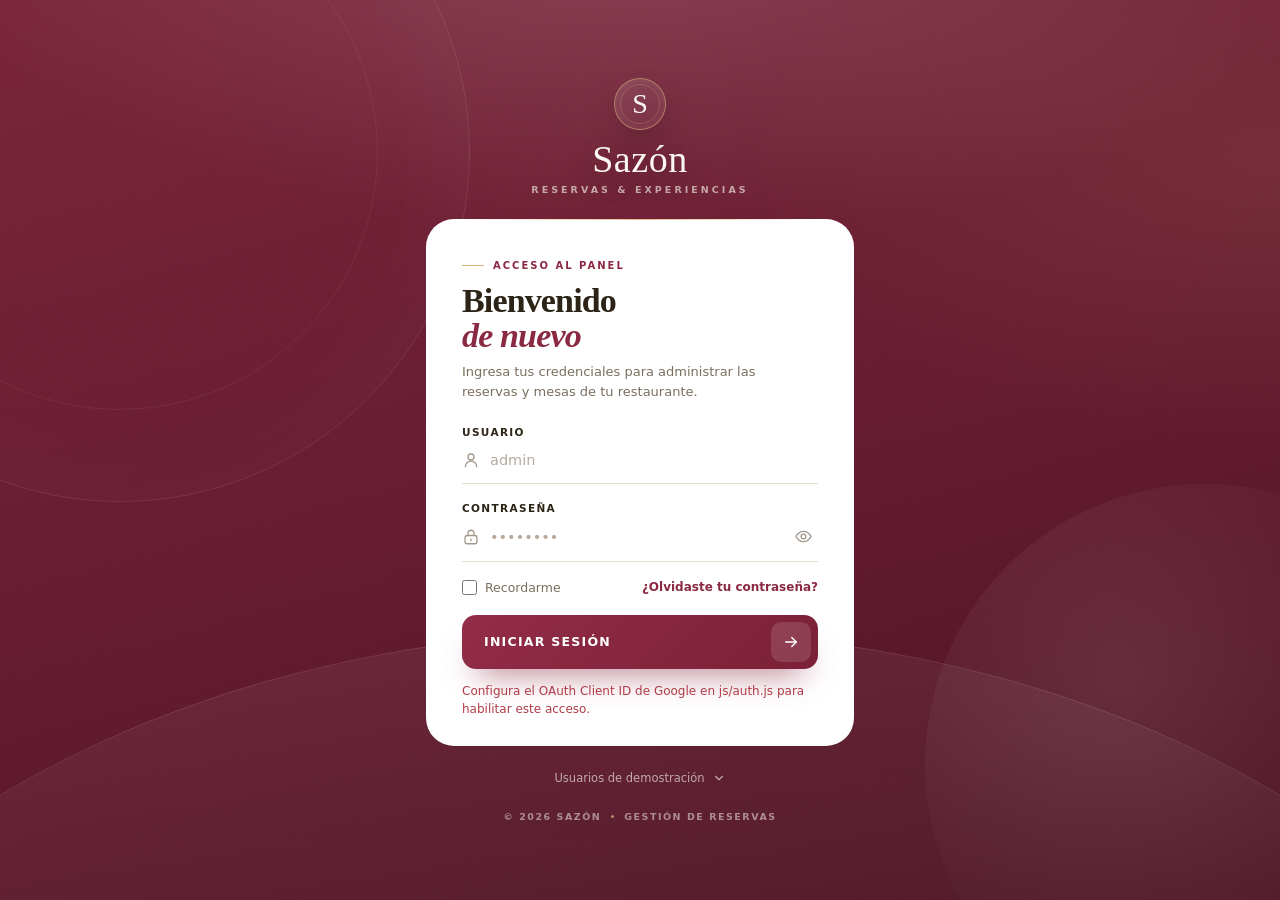
==== commit 7add3914: "feat(Sistema):Implementar el manejo de autorización" ====
--- a/index.html
+++ b/index.html
@@ -7,11 +7,11 @@
   <meta name="theme-color" content="#6e2034">
   <title>Sazón · Sistema de reservas</title>
   <link rel="icon" href="data:image/svg+xml,%3Csvg xmlns='http://www.w3.org/2000/svg' viewBox='0 0 64 64'%3E%3Crect width='64' height='64' rx='16' fill='%236e2034'/%3E%3Ctext x='32' y='45' font-family='Georgia,serif' font-size='38' fill='%23f7f3ec' text-anchor='middle'%3ES%3C/text%3E%3C/svg%3E">
-  <link rel="stylesheet" href="css/styles.css">
+  <link rel="stylesheet" href="css/styles.css?v=20261103-4">
 </head>
 <body class="auth-body">
 
-  <div class="login-page">
+  <div class="login-page" id="loginView">
     <span class="login-decor login-decor--one" aria-hidden="true"></span>
     <span class="login-decor login-decor--two" aria-hidden="true"></span>
     <span class="login-arch" aria-hidden="true"></span>
@@ -91,6 +91,7 @@
           </button>
           <p class="login-feedback" id="login-feedback" role="status" aria-live="polite" hidden></p>
         </form>
+        <div id="googleSignInDiv"></div>
       </main>
 
       <details class="demo-access">
@@ -131,7 +132,7 @@
   </div>
 
   <!-- Orden importante: storage → auth → modules → app -->
-<div id="app-shell" hidden>
+<div id="appView" hidden>
 
 
   <header class="admin-topbar">
@@ -153,12 +154,12 @@
       <span class="role-label">Administrador</span>
 
       <button type="button" class="user-button" aria-label="Cuenta de Administrador">
-        <span class="user-name">Administrador</span>
+        <span class="user-name" id="userNameDisplay">Administrador</span>
       </button>
 
-      <a class="logout-link" href="#salir">
+      <button type="button" class="logout-link" id="logoutBtn">
         <span>Salir</span>
-      </a>
+      </button>
     </div>
   </header>
 
@@ -197,10 +198,7 @@
           <span>Reservas</span>
         </a>
 
-        <a href="#cocina" class="nav-item" data-admin-view-link="kitchen" data-roles="admin cocina">
-          <span aria-hidden="true">♨</span><span>Cocina</span><span class="kitchen-nav__count" id="kitchen-nav-count">0</span>
-        </a>
-        <a href="#pedidos" class="nav-item" data-admin-view-link="orders" data-roles="admin mesero">
+        <a href="#pedidos" class="nav-item" data-admin-view-link="orders" data-roles="admin mesero cocina">
           <svg viewBox="0 0 24 24" width="21" height="21" fill="none" stroke="currentColor" stroke-width="1.7" stroke-linecap="round" stroke-linejoin="round" aria-hidden="true">
             <path d="M5 3.5v7a2.5 2.5 0 0 0 2.5 2.5H8a2.5 2.5 0 0 0 2.5-2.5v-7"/>
             <path d="M7.75 3.5V13"/>
@@ -232,7 +230,7 @@
       </nav>
     </aside>
 
-    <main class="admin-main">
+    <main class="admin-main" id="mainContent">
       <div id="panel-view" data-admin-view data-roles="admin cocina mesero despacho">
       <div class="page-head">
         <h1 class="page-title">
@@ -444,64 +442,73 @@
         </section>
       </section>
 
-      <section class="orders-view" id="orders-view" data-admin-view data-roles="admin mesero" hidden>
-        <div class="tables-heading">
-          <div>
-            <h1 class="page-title">Pedidos / Platos</h1>
-            <p class="tables-description">Registro de pedidos y platos por mesa</p>
-          </div>
-          <button type="button" class="button button--primary" id="create-order">
-            <svg viewBox="0 0 24 24" width="18" height="18" fill="none" stroke="currentColor" stroke-width="2" stroke-linecap="round" aria-hidden="true">
-              <path d="M12 5v14"/><path d="M5 12h14"/>
-            </svg>
-            Nuevo pedido
-          </button>
-        </div>
-
-        <p class="table-feedback" id="order-feedback" role="status" aria-live="polite" hidden></p>
-
-        <section class="panel orders-panel" aria-labelledby="orders-title">
-          <header class="panel-head orders-panel__head">
-            <h2 class="panel-title" id="orders-title">Pedidos registrados</h2>
-            <p class="pending-dishes"><strong id="pending-dishes-count">0</strong> platos pendientes</p>
-          </header>
-          <div class="table-wrap">
-            <table class="tables-table orders-table">
-              <thead>
-                <tr>
-                  <th scope="col">Pedido</th>
-                  <th scope="col">Mesa</th>
-                  <th scope="col">Platos</th>
-                  <th scope="col">Total</th>
-                  <th scope="col">Estado</th>
-                  <th scope="col">Acciones</th>
-                </tr>
-              </thead>
-              <tbody id="order-rows"></tbody>
-            </table>
-            <p class="order-empty" id="order-empty" hidden>Aún no hay pedidos registrados. Crea un pedido para comenzar.</p>
-          </div>
-        </section>
-      </section>
-
-      <section id="kitchen-view" class="kitchen-queue-view" data-admin-view data-roles="admin cocina" hidden>
-        <header class="kitchen-page-head">
-          <div>
-            <h1>Cocina</h1>
-            <p>Pedidos y platos por preparar</p>
-          </div>
-          <span class="kitchen-pending-pill"><strong id="kitchen-pending-count">0</strong> platos pendientes</span>
-        </header>
-        <p class="kitchen-feedback" id="kitchen-feedback" role="status" aria-live="polite" hidden></p>
-        <div class="kitchen-queue-toolbar">
-          <h2>Comandas</h2>
-          <div class="kitchen-queue-filters" role="group" aria-label="Filtrar comandas">
-            <button type="button" class="kitchen-filter is-active" data-kitchen-filter="pending" aria-pressed="true">Pendientes</button>
-            <button type="button" class="kitchen-filter" data-kitchen-filter="all" aria-pressed="false">Todas</button>
-          </div>
-        </div>
-        <div class="kitchen-orders" id="kitchen-orders" aria-live="polite"></div>
-        <p class="kitchen-empty" id="kitchen-empty" hidden>No hay platos pendientes. ¡Buen trabajo!</p>
+      <section class="orders-view" id="orders-view" data-admin-view data-roles="admin mesero cocina" hidden>
+        <div id="orders-management">
+          <div class="tables-heading">
+            <div>
+              <h1 class="page-title">Pedidos / Platos</h1>
+              <p class="tables-description">Registro de pedidos y platos por mesa</p>
+            </div>
+            <button type="button" class="button button--primary" id="create-order">
+              <svg viewBox="0 0 24 24" width="18" height="18" fill="none" stroke="currentColor" stroke-width="2" stroke-linecap="round" aria-hidden="true">
+                <path d="M12 5v14"/><path d="M5 12h14"/>
+              </svg>
+              Nuevo pedido
+            </button>
+          </div>
+          <p class="table-feedback" id="order-feedback" role="status" aria-live="polite" hidden></p>
+
+          <section class="panel orders-panel" aria-labelledby="orders-title">
+            <header class="panel-head orders-panel__head">
+              <h2 class="panel-title" id="orders-title">Pedidos registrados</h2>
+              <p class="pending-dishes"><strong id="pending-dishes-count">0</strong> platos pendientes</p>
+            </header>
+            <div class="table-wrap">
+              <table class="tables-table orders-table">
+                <thead>
+                  <tr>
+                    <th scope="col">Pedido</th>
+                    <th scope="col">Mesa</th>
+                    <th scope="col">Platos</th>
+                    <th scope="col">Total</th>
+                    <th scope="col">Estado</th>
+                    <th scope="col">Acciones</th>
+                  </tr>
+                </thead>
+                <tbody id="order-rows"></tbody>
+              </table>
+              <p class="order-empty" id="order-empty" hidden>Aún no hay pedidos registrados. Crea un pedido para comenzar.</p>
+            </div>
+          </section>
+        </div>
+
+        <div id="kitchen-orders-queue" class="kitchen-orders-queue" hidden>
+          <div class="tables-heading kitchen-queue-heading">
+            <h1 class="page-title">Cola de cocina</h1>
+          </div>
+          <section class="kitchen-queue-panel" aria-labelledby="kitchen-pending-title">
+            <h2 id="kitchen-pending-title">Pendientes</h2>
+            <div class="table-wrap">
+              <table class="tables-table kitchen-queue-table">
+                <thead>
+                  <tr><th scope="col">Plato</th><th scope="col">Pedido</th><th scope="col">Acción</th></tr>
+                </thead>
+                <tbody id="kitchen-pending-rows"></tbody>
+              </table>
+            </div>
+          </section>
+          <section class="kitchen-queue-panel" aria-labelledby="kitchen-preparing-title">
+            <h2 id="kitchen-preparing-title">En preparación</h2>
+            <div class="table-wrap">
+              <table class="tables-table kitchen-queue-table">
+                <thead>
+                  <tr><th scope="col">Plato</th><th scope="col">Pedido</th><th scope="col">Acción</th></tr>
+                </thead>
+                <tbody id="kitchen-preparing-rows"></tbody>
+              </table>
+            </div>
+          </section>
+        </div>
       </section>
 
       <section id="dispatches-view" data-admin-view data-roles="admin despacho" hidden>
@@ -646,9 +653,9 @@
   </dialog>
 
 </div>
-  <script src="js/storage.js"></script>
-  <script src="js/auth.js"></script>
-  <script src="js/modules.js"></script>
-  <script src="js/app.js"></script>
+  <script src="js/storage.js?v=20261103-3"></script>
+  <script src="js/auth.js?v=20261103-6"></script>
+  <script src="js/modules.js?v=20261103-3"></script>
+  <script src="js/app.js?v=20261103-6"></script>
 </body>
 </html>
--- a/css/styles.css
+++ b/css/styles.css
@@ -934,11 +934,15 @@
   display: inline-flex;
   align-items: center;
   padding: 7px 5px;
+  border: 0;
   border-radius: 7px;
+  background: transparent;
   color: var(--muted);
   font-size: 15px;
   font-weight: 500;
+  font-family: var(--font-sans);
   text-decoration: none;
+  cursor: pointer;
   transition: color 0.18s ease, background-color 0.18s ease;
 }
 
@@ -1795,6 +1799,46 @@
   font-variant-numeric: tabular-nums;
 }
 
+.kitchen-orders-queue {
+  padding-bottom: 30px;
+}
+
+.kitchen-queue-heading {
+  margin-bottom: 24px;
+}
+
+.kitchen-queue-panel {
+  margin-bottom: 24px;
+  overflow: hidden;
+  border: 1px solid #e0d8d0;
+  border-radius: var(--radius-card);
+  background: var(--white);
+  box-shadow: var(--shadow-card);
+}
+
+.kitchen-queue-panel h2 {
+  margin: 0;
+  padding: 21px 26px;
+  border-bottom: 1px solid var(--line);
+  color: var(--ink);
+  font-size: 19px;
+  font-weight: 600;
+}
+
+.kitchen-queue-table {
+  width: 100%;
+}
+
+.kitchen-queue-empty {
+  padding: 24px !important;
+  color: var(--muted);
+  text-align: center;
+}
+
+.kitchen-queue-table .dish-status-action {
+  min-width: 108px;
+}
+
 /* ==========================================================================
    Responsive
    ========================================================================== */
@@ -1939,6 +1983,10 @@
     display: none;
   }
 
+  body.role-cocina .role-label {
+    display: inline-flex;
+  }
+
   .user-button {
     margin-right: 18px;
   }
@@ -2210,453 +2258,41 @@
 }
 
 
-/* Cocina: estilos consolidados */
-.role-cocina {
-  --kitchen-ink: #263243;
-  --kitchen-nav: #252f3e;
-  --kitchen-nav-soft: #334054;
-  --kitchen-gold: #b9850d;
-  --kitchen-gold-soft: #f7e7c2;
-  --kitchen-canvas: #faf7ef;
-  background: var(--kitchen-canvas);
-  color: var(--kitchen-ink);
-}
-
-.kitchen-topbar {
-  padding-right: 28px;
-}
-
-.kitchen-topbar .admin-brand {
-  color: var(--kitchen-ink);
-}
-
-.kitchen-topbar .admin-brand__mark {
-  background: linear-gradient(145deg, #c18b11, #a87008);
-}
-
-.kitchen-topbar .role-label {
-  margin-right: 14px;
-  background: var(--kitchen-gold-soft);
-  color: #74510a;
-}
-
-.kitchen-layout {
-  grid-template-columns: 250px minmax(0, 1fr);
-  min-height: calc(100vh - 79px);
-}
-
-.kitchen-sidebar {
-  display: flex;
-  flex-direction: column;
-  padding: 0 0 20px;
-  border-right: 0;
-  background: var(--kitchen-nav);
-  color: #e7eaf0;
-}
-
-.kitchen-sidebar__brand {
-  display: flex;
-  align-items: center;
-  gap: 12px;
-  min-height: 70px;
-  padding: 0 22px;
-  border-bottom: 1px solid rgba(255, 255, 255, 0.1);
-  color: #f2f3f5;
-  font-size: 20px;
-  font-weight: 500;
-  letter-spacing: 0.02em;
-  text-decoration: none;
-}
-
-.kitchen-sidebar__brand span:first-child {
-  color: #daa516;
-  font-size: 22px;
-}
-
-.kitchen-nav {
-  gap: 3px;
-  padding-top: 20px;
-}
-
-.kitchen-nav .nav-item {
-  position: relative;
-  gap: 13px;
-  min-height: 46px;
-  margin-right: 10px;
-  padding: 0 20px;
-  border-radius: 0 7px 7px 0;
-  color: #d3d9e2;
-  font-size: 14px;
-}
-
-.kitchen-nav .nav-item svg {
-  color: #cbd2dc;
-}
-
-.kitchen-nav .nav-item:hover {
-  background: rgba(255, 255, 255, 0.07);
-  color: #fff;
-}
-
-.kitchen-nav .nav-item.is-active {
-  background: var(--kitchen-nav-soft);
-  color: #fff;
-  font-weight: 500;
-}
-
-.kitchen-nav .nav-item.is-active::before {
-  position: absolute;
-  inset: 0 auto 0 0;
-  width: 3px;
-  background: #c28d0c;
-  content: "";
-}
-
-.kitchen-nav .nav-item.is-active svg {
-  color: #e1b83d;
-}
-
-.kitchen-nav__count {
-  display: inline-grid;
-  place-items: center;
-  min-width: 22px;
-  height: 22px;
-  margin-left: auto;
-  padding: 0 6px;
+.order-dish-line {
+  display: flex;
+  align-items: center;
+  flex-wrap: wrap;
+  gap: 7px;
+}
+
+.dish-status {
+  display: inline-flex;
+  align-items: center;
+  min-height: 22px;
+  padding: 0 8px;
   border-radius: 999px;
-  background: rgba(195, 141, 12, 0.2);
-  color: #f4cd60;
-  font-size: 11px;
-  font-weight: 700;
-}
-
-.kitchen-sidebar__footer {
-  display: grid;
-  gap: 12px;
-  margin-top: auto;
-  padding: 16px 22px 0;
-  border-top: 1px solid rgba(255, 255, 255, 0.1);
-}
-
-.kitchen-sidebar__user {
-  display: flex;
-  align-items: center;
-  gap: 10px;
-  color: #e6e9ef;
-  font-size: 12px;
-}
-
-.kitchen-sidebar__user span:first-child {
-  color: #d29a0c;
-  font-size: 13px;
-}
-
-.kitchen-logout {
-  display: flex;
-  align-items: center;
-  justify-content: center;
-  min-height: 35px;
-  border: 1px solid #667183;
-  border-radius: 999px;
-  color: #d6dbe4;
-  font-size: 11px;
-  text-decoration: none;
-  transition: background-color 0.18s ease, color 0.18s ease;
-}
-
-.kitchen-logout:hover {
-  background: rgba(255, 255, 255, 0.09);
-  color: #fff;
-}
-
-.kitchen-main {
-  padding: 25px 28px 40px;
-}
-
-.kitchen-page-head {
-  display: flex;
-  align-items: center;
-  justify-content: space-between;
-  gap: 20px;
-  margin-bottom: 25px;
-}
-
-.kitchen-page-head h1 {
-  margin: 0;
-  color: var(--kitchen-ink);
-  font-family: var(--font-sans);
-  font-size: 21px;
-  font-weight: 500;
-  letter-spacing: 0;
-}
-
-.kitchen-page-head p {
-  margin: 7px 0 0;
-  color: #707b89;
-  font-size: 13px;
-}
-
-.kitchen-queue-view .kitchen-page-head {
-  margin-bottom: 20px;
-}
-
-.kitchen-pending-pill {
-  display: inline-flex;
-  align-items: center;
-  gap: 6px;
-  padding: 9px 13px;
-  border-radius: 999px;
-  background: var(--kitchen-gold-soft);
-  color: #74510a;
-  font-size: 12px;
-}
-
-.kitchen-pending-pill strong {
-  font-size: 15px;
-}
-
-.kitchen-feedback {
-  margin: 0 0 18px;
-  padding: 12px 15px;
-  border: 1px solid #e7b9b9;
-  border-radius: 8px;
-  background: #fff1f1;
-  color: #8d2424;
-  font-size: 13px;
-}
-
-.kitchen-queue-toolbar {
-  display: flex;
-  align-items: center;
-  justify-content: space-between;
-  gap: 16px;
-  margin: 20px 0 14px;
-}
-
-.kitchen-queue-toolbar h2 {
-  margin: 0;
-  color: var(--kitchen-ink);
-  font-size: 16px;
+  font-size: 10px;
   font-weight: 600;
 }
 
-.kitchen-queue-filters {
-  display: inline-flex;
-  gap: 5px;
-  padding: 4px;
-  border-radius: 9px;
-  background: #eee9df;
-}
-
-.kitchen-filter {
-  min-height: 32px;
-  padding: 0 12px;
-  border: 0;
-  border-radius: 6px;
-  background: transparent;
-  color: #6c6b67;
-  font: inherit;
-  font-size: 11px;
-  cursor: pointer;
-}
-
-.kitchen-filter.is-active {
-  background: #fff;
-  box-shadow: 0 1px 3px rgba(35, 29, 19, 0.1);
-  color: #59400a;
-  font-weight: 600;
-}
-
-.kitchen-orders {
-  display: grid;
-  grid-template-columns: repeat(auto-fill, minmax(300px, 1fr));
-  gap: 15px;
-}
-
-.kitchen-order-card {
-  overflow: hidden;
-  border: 1px solid #e7e0d4;
-  border-radius: 12px;
-  background: #fff;
-  box-shadow: 0 5px 16px rgba(48, 41, 28, 0.045);
-}
-
-.kitchen-order-card__head {
-  display: flex;
-  align-items: center;
-  justify-content: space-between;
-  gap: 12px;
-  padding: 15px 16px;
-  border-bottom: 1px solid #eee9df;
-}
-
-.kitchen-order-card__head h3 {
-  margin: 0;
-  color: var(--kitchen-ink);
-  font-size: 14px;
-  font-weight: 600;
-}
-
-.kitchen-order-card__head span {
-  color: #76808b;
-  font-size: 11px;
-}
-
-.kitchen-order-dishes {
-  display: grid;
-  gap: 0;
-  padding: 5px 16px;
-}
-
-.kitchen-dish {
-  display: flex;
-  align-items: center;
-  justify-content: space-between;
-  gap: 14px;
-  padding: 13px 0;
-  border-bottom: 1px solid #f0ece4;
-}
-
-.kitchen-dish:last-child {
-  border-bottom: 0;
-}
-
-.kitchen-dish__info {
-  display: grid;
-  gap: 4px;
-  min-width: 0;
-}
-
-.kitchen-dish__name {
-  color: #2e3540;
-  font-size: 12px;
-  font-weight: 500;
-}
-
-.kitchen-dish__quantity {
-  color: #8a8b8b;
-  font-size: 10px;
-}
-
-.kitchen-dish__state {
-  display: grid;
-  justify-items: end;
-  gap: 7px;
-  flex: none;
-}
-
-.kitchen-dish__badge {
-  padding: 4px 8px;
-  border-radius: 999px;
+.dish-status--pending {
   background: #fff0d6;
   color: #885c18;
-  font-size: 9px;
-  font-weight: 600;
-}
-
-.kitchen-dish__badge--preparing {
+}
+
+.dish-status--preparing {
   background: #e9e4f4;
   color: #5e4d83;
 }
 
-.kitchen-dish__badge--ready {
+.dish-status--ready {
   background: #dcf4e3;
   color: #286347;
 }
 
-.kitchen-dish__action {
-  min-height: 29px;
-  padding: 0 9px;
-  border: 0;
-  border-radius: 6px;
-  background: #b9850d;
-  color: #fff;
-  font: inherit;
+.dish-status-action {
+  min-height: 25px;
   font-size: 10px;
-  font-weight: 600;
-  cursor: pointer;
-}
-
-.kitchen-dish__action:hover {
-  background: #936a0b;
-}
-
-.kitchen-dish__action--ready {
-  background: #e8f4eb;
-  color: #286347;
-  cursor: default;
-}
-
-.kitchen-order-card__foot {
-  padding: 10px 16px;
-  border-top: 1px solid #eee9df;
-  color: #85827c;
-  font-size: 10px;
-}
-
-.kitchen-empty {
-  margin: 0;
-  padding: 36px 20px;
-  border: 1px dashed #ded6c9;
-  border-radius: 12px;
-  background: rgba(255, 255, 255, 0.65);
-  color: #777a7b;
-  font-size: 13px;
-  text-align: center;
-}
-
-@media (max-width: 1600px) {
-  .kitchen-layout {
-    grid-template-columns: 250px minmax(0, 1fr);
-  }
-}
-
-@media (max-width: 1024px) {
-  .kitchen-sidebar {
-    top: 70px;
-    height: calc(100vh - 70px);
-  }
-
-  .kitchen-main {
-    padding: 22px 24px 30px;
-  }
-}
-
-@media (max-width: 760px) {
-  .kitchen-topbar {
-    padding: 0 16px;
-  }
-
-  .kitchen-main {
-    padding: 20px 16px 28px;
-  }
-
-  .kitchen-page-head {
-    align-items: flex-start;
-  }
-
-  .kitchen-pending-pill {
-    gap: 4px;
-    padding: 8px 9px;
-    font-size: 10px;
-  }
-
-  .kitchen-pending-pill strong {
-    font-size: 13px;
-  }
-
-  .kitchen-orders {
-    grid-template-columns: 1fr;
-  }
-}
-
-@media (prefers-reduced-motion: reduce) {
-  .role-cocina *,
-  .role-cocina *::before,
-  .role-cocina *::after {
-    transition-duration: 0.01ms !important;
-  }
-}
-
+}
 
 [hidden] { display: none !important; }
